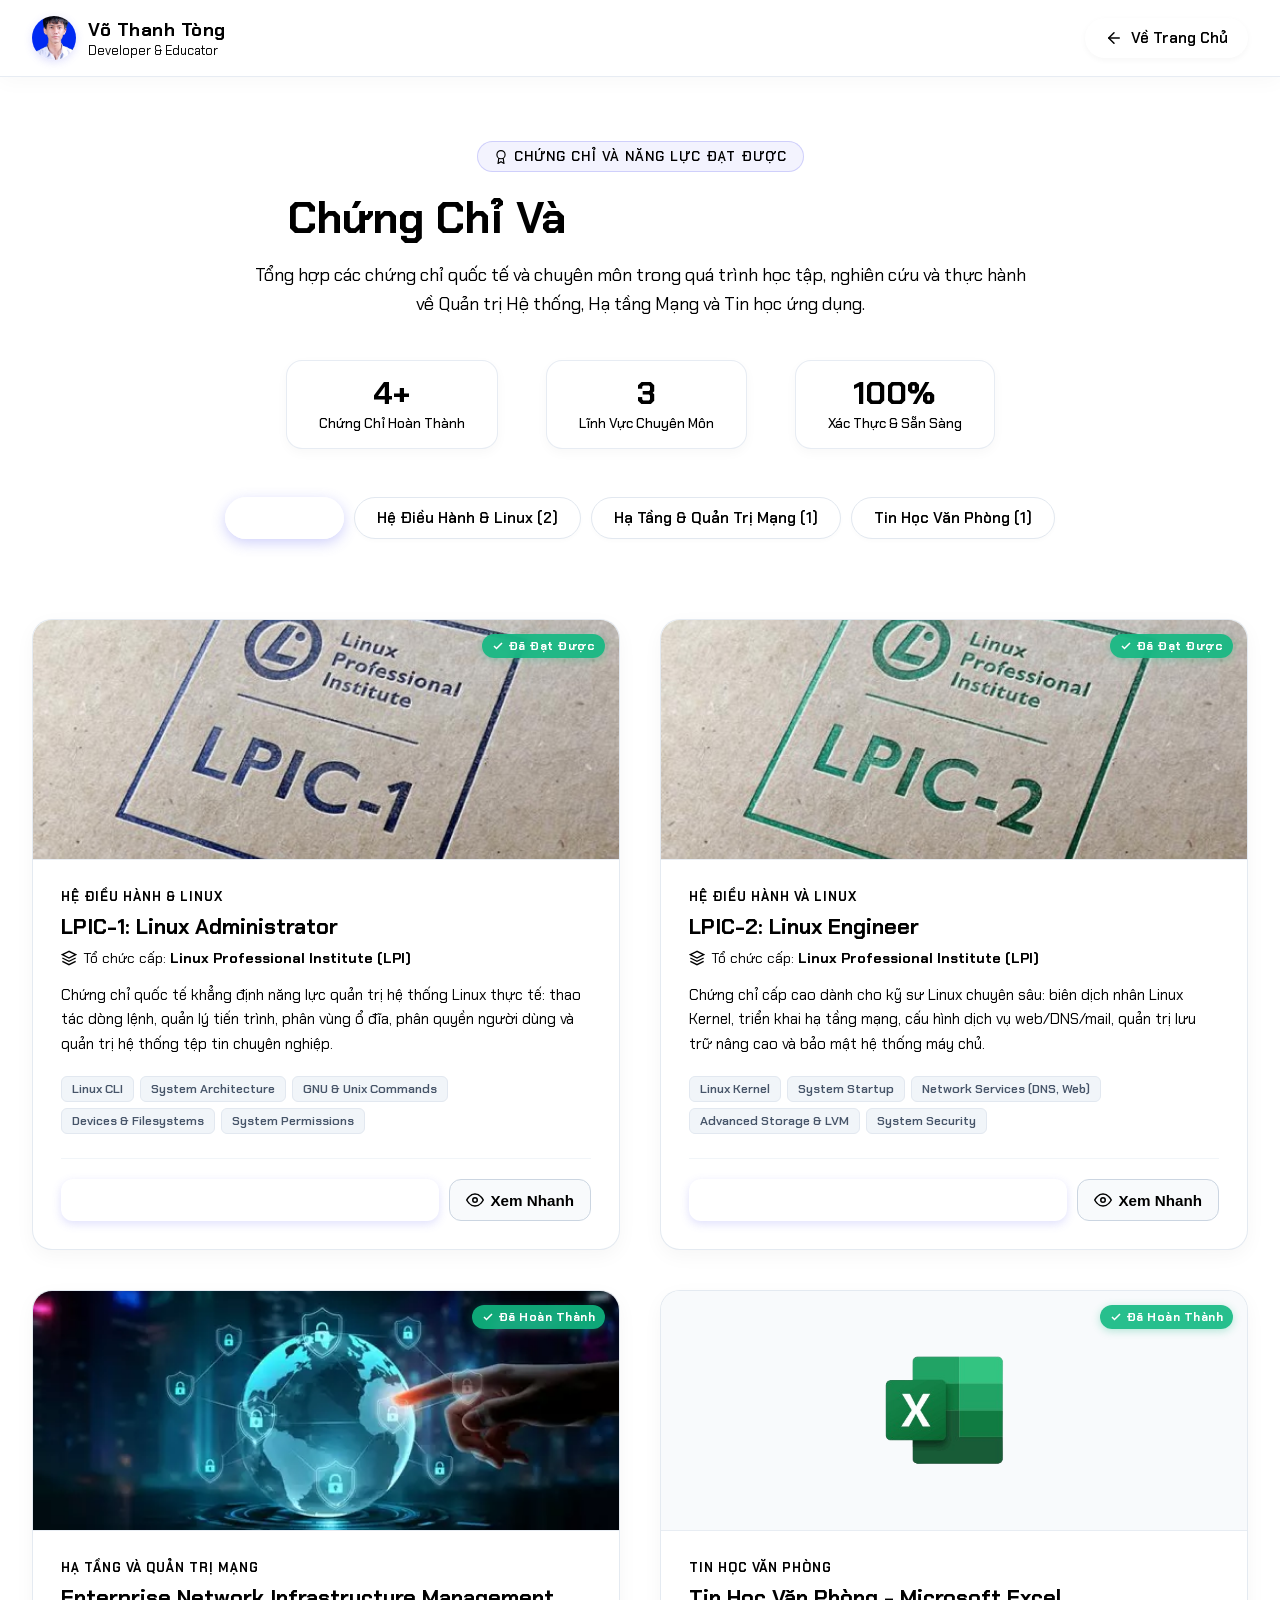
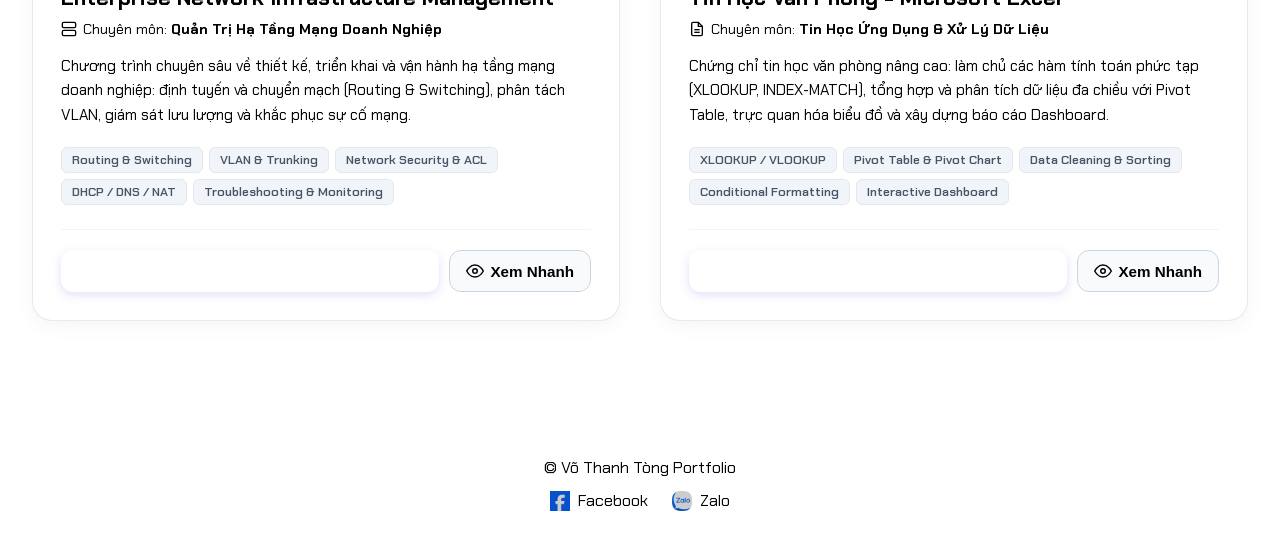
==== certificates.html @ 49a86c4a "update Portfolio" ====
<!doctype html>
<html lang="vi">
  <head>
    <meta charset="UTF-8" />
    <meta name="viewport" content="width=device-width, initial-scale=1.0" />

    <!-- ✅ SEO Primary -->
    <title>Chứng Chỉ Chuyên Môn | Võ Thanh Tòng Portfolio</title>
    <meta
      name="description"
      content="Danh sách các chứng chỉ chuyên môn về Quản trị Hệ thống Linux (LPIC-1, LPIC-2), Quản lý Hạ tầng Mạng Doanh nghiệp và Tin học văn phòng Excel của Võ Thanh Tòng."
    />
    <meta name="keywords" content="Võ Thanh Tòng, chứng chỉ, LPIC-1, LPIC-2, Linux, Network, Excel, portfolio" />
    <meta name="author" content="Võ Thanh Tòng" />
    <meta name="robots" content="index, follow" />

    <!-- ✅ Open Graph / Social -->
    <meta property="og:type" content="article" />
    <meta property="og:title" content="Chứng Chỉ Chuyên Môn | Võ Thanh Tòng" />
    <meta property="og:description" content="Khám phá các chứng chỉ quốc tế và chuyên môn về Linux, Mạng và Tin học văn phòng của Võ Thanh Tòng." />
    <meta property="og:image" content="./assets/avatar.jpeg" />
    <meta property="og:locale" content="vi_VN" />

    <link rel="icon" href="./assets/rocket-icon.ico" />

    <!-- Google Fonts -->
    <link rel="preconnect" href="https://fonts.googleapis.com" />
    <link rel="preconnect" href="https://fonts.gstatic.com" crossorigin />
    <link
      href="https://fonts.googleapis.com/css2?family=Chakra+Petch:ital,wght@0,300;0,400;0,500;0,600;0,700;1,300;1,400;1,500;1,600;1,700&display=swap"
      rel="stylesheet"
    />

    <!-- Stylesheets -->
    <link rel="stylesheet" href="css/certificates.css" />
  </head>
  <body>
    <!-- Top Navigation -->
    <nav class="cert-navbar" id="certNavbar" aria-label="Điều hướng chính">
      <div class="cert-page-container cert-navbar__inner">
        <a href="index.html" class="cert-nav__brand" aria-label="Về trang chủ của Võ Thanh Tòng">
          <img
            src="assets/avatar.jpeg"
            alt="Võ Thanh Tòng"
            class="cert-nav__avatar"
            width="42"
            height="42"
          />
          <div>
            <div class="cert-nav__name">Võ Thanh Tòng</div>
            <div class="cert-nav__role">Developer & Educator</div>
          </div>
        </a>

        <a href="index.html" class="btn-back-home" id="btnBackHome" aria-label="Quay lại trang chủ">
          <svg
            width="18"
            height="18"
            viewBox="0 0 24 24"
            fill="none"
            stroke="currentColor"
            stroke-width="2"
            stroke-linecap="round"
            stroke-linejoin="round"
            aria-hidden="true"
          >
            <line x1="19" y1="12" x2="5" y2="12"></line>
            <polyline points="12 19 5 12 12 5"></polyline>
          </svg>
          <span>Về Trang Chủ</span>
        </a>
      </div>
    </nav>

    <!-- Main Content -->
    <main class="cert-page-container" role="main">
      <!-- Hero Banner -->
      <section class="cert-hero" aria-labelledby="hero-title">
        <div class="cert-hero__badge">
          <svg
            width="14"
            height="14"
            viewBox="0 0 24 24"
            fill="none"
            stroke="currentColor"
            stroke-width="2"
            aria-hidden="true"
          >
            <circle cx="12" cy="8" r="7"></circle>
            <polyline points="8.21 13.89 7 23 12 20 17 23 15.79 13.88"></polyline>
          </svg>
          Chứng Chỉ Và Năng Lực Đạt Được
        </div>
        <h1 id="hero-title" class="cert-hero__title">
          Chứng Chỉ Và <span>Năng Lực Đạt Được</span>
        </h1>
        <p class="cert-hero__desc">
          Tổng hợp các chứng chỉ quốc tế và chuyên môn trong quá trình học tập,
          nghiên cứu và thực hành về Quản trị Hệ thống, Hạ tầng Mạng và Tin học
          ứng dụng.
        </p>

        <!-- Stats Counter -->
        <div class="cert-stats" role="list" aria-label="Thống kê chứng chỉ">
          <div class="stat-item" role="listitem">
            <span class="stat-number">4+</span>
            <span class="stat-label">Chứng Chỉ Hoàn Thành</span>
          </div>
          <div class="stat-item" role="listitem">
            <span class="stat-number">3</span>
            <span class="stat-label">Lĩnh Vực Chuyên Môn</span>
          </div>
          <div class="stat-item" role="listitem">
            <span class="stat-number">100%</span>
            <span class="stat-label">Xác Thực & Sẵn Sàng</span>
          </div>
        </div>

        <!-- Filter Categories -->
        <div class="cert-filter" id="certFilter" role="toolbar" aria-label="Bộ lọc chứng chỉ">
          <button class="filter-btn active" data-filter="all" aria-pressed="true">
            Tất Cả (4)
          </button>
          <button class="filter-btn" data-filter="linux" aria-pressed="false">
            Hệ Điều Hành & Linux (2)
          </button>
          <button class="filter-btn" data-filter="network" aria-pressed="false">
            Hạ Tầng & Quản Trị Mạng (1)
          </button>
          <button class="filter-btn" data-filter="office" aria-pressed="false">
            Tin Học Văn Phòng (1)
          </button>
        </div>
      </section>

      <!-- Certificates Grid -->
      <section class="cert-grid" id="certGrid" aria-label="Danh sách chứng chỉ">
        <!-- 1. LPIC-1 -->
        <article class="cert-card" data-category="linux">
          <div class="cert-card__media">
            <img
              src="assets/imageLPIC1.jpg"
              alt="Chứng chỉ LPIC-1: Linux Administrator"
              loading="lazy"
              decoding="async"
            />
            <div class="cert-card__status-tag">
              <svg width="12" height="12" viewBox="0 0 24 24" fill="none" stroke="currentColor" stroke-width="3" aria-hidden="true">
                <polyline points="20 6 9 17 4 12"></polyline>
              </svg>
              Đã Đạt Được
            </div>
          </div>
          <div class="cert-card__body">
            <div class="cert-card__category">Hệ Điều Hành & Linux</div>
            <h2 class="cert-card__title">LPIC-1: Linux Administrator</h2>
            <div class="cert-card__issuer">
              <svg width="16" height="16" viewBox="0 0 24 24" fill="none" stroke="currentColor" stroke-width="2" aria-hidden="true">
                <path d="M12 2L2 7l10 5 10-5-10-5zM2 17l10 5 10-5M2 12l10 5 10-5"/>
              </svg>
              <span>Tổ chức cấp: <strong>Linux Professional Institute (LPI)</strong></span>
            </div>
            <p class="cert-card__desc">
              Chứng chỉ quốc tế khẳng định năng lực quản trị hệ thống Linux thực tế: thao tác dòng lệnh, quản lý tiến trình, phân vùng ổ đĩa, phân quyền người dùng và quản trị hệ thống tệp tin chuyên nghiệp.
            </p>
            <div class="cert-card__skills" role="list" aria-label="Kỹ năng chính">
              <span class="skill-tag" role="listitem">Linux CLI</span>
              <span class="skill-tag" role="listitem">System Architecture</span>
              <span class="skill-tag" role="listitem">GNU & Unix Commands</span>
              <span class="skill-tag" role="listitem">Devices & Filesystems</span>
              <span class="skill-tag" role="listitem">System Permissions</span>
            </div>
            <div class="cert-card__footer">
              <a
                href="assets/LPIC-1.pdf"
                target="_blank"
                rel="noopener noreferrer"
                class="btn-cert-primary"
                aria-label="Mở File PDF chứng chỉ LPIC-1"
              >
                <svg width="18" height="18" viewBox="0 0 24 24" fill="none" stroke="currentColor" stroke-width="2" aria-hidden="true">
                  <path d="M18 13v6a2 2 0 0 1-2 2H5a2 2 0 0 1-2-2V8a2 2 0 0 1 2-2h6"></path>
                  <polyline points="15 3 21 3 21 9"></polyline>
                  <line x1="10" y1="14" x2="21" y2="3"></line>
                </svg>
                <span>Mở File PDF</span>
              </a>
              <button
                class="btn-cert-secondary btn-preview-cert"
                data-title="LPIC-1: Linux Administrator"
                data-type="pdf"
                data-src="assets/LPIC-1.pdf"
                aria-label="Xem nhanh chứng chỉ LPIC-1 trong modal"
              >
                <svg width="18" height="18" viewBox="0 0 24 24" fill="none" stroke="currentColor" stroke-width="2" aria-hidden="true">
                  <path d="M1 12s4-8 11-8 11 8 11 8-4 8-11 8-11-8-11-8z"></path>
                  <circle cx="12" cy="12" r="3"></circle>
                </svg>
                <span>Xem Nhanh</span>
              </button>
            </div>
          </div>
        </article>

        <!-- 2. LPIC-2 -->
        <article class="cert-card" data-category="linux">
          <div class="cert-card__media">
            <img
              src="assets/imageLPIC2.jpg"
              alt="Chứng chỉ LPIC-2: Linux Engineer"
              loading="lazy"
              decoding="async"
            />
            <div class="cert-card__status-tag">
              <svg width="12" height="12" viewBox="0 0 24 24" fill="none" stroke="currentColor" stroke-width="3" aria-hidden="true">
                <polyline points="20 6 9 17 4 12"></polyline>
              </svg>
              Đã Đạt Được
            </div>
          </div>
          <div class="cert-card__body">
            <div class="cert-card__category">Hệ Điều Hành Và Linux</div>
            <h2 class="cert-card__title">LPIC-2: Linux Engineer</h2>
            <div class="cert-card__issuer">
              <svg width="16" height="16" viewBox="0 0 24 24" fill="none" stroke="currentColor" stroke-width="2" aria-hidden="true">
                <path d="M12 2L2 7l10 5 10-5-10-5zM2 17l10 5 10-5M2 12l10 5 10-5"/>
              </svg>
              <span>Tổ chức cấp: <strong>Linux Professional Institute (LPI)</strong></span>
            </div>
            <p class="cert-card__desc">
              Chứng chỉ cấp cao dành cho kỹ sư Linux chuyên sâu: biên dịch nhân Linux Kernel, triển khai hạ tầng mạng, cấu hình dịch vụ web/DNS/mail, quản trị lưu trữ nâng cao và bảo mật hệ thống máy chủ.
            </p>
            <div class="cert-card__skills" role="list" aria-label="Kỹ năng chính">
              <span class="skill-tag" role="listitem">Linux Kernel</span>
              <span class="skill-tag" role="listitem">System Startup</span>
              <span class="skill-tag" role="listitem">Network Services (DNS, Web)</span>
              <span class="skill-tag" role="listitem">Advanced Storage & LVM</span>
              <span class="skill-tag" role="listitem">System Security</span>
            </div>
            <div class="cert-card__footer">
              <a
                href="assets/LPIC-2.pdf"
                target="_blank"
                rel="noopener noreferrer"
                class="btn-cert-primary"
                aria-label="Mở File PDF chứng chỉ LPIC-2"
              >
                <svg width="18" height="18" viewBox="0 0 24 24" fill="none" stroke="currentColor" stroke-width="2" aria-hidden="true">
                  <path d="M18 13v6a2 2 0 0 1-2 2H5a2 2 0 0 1-2-2V8a2 2 0 0 1 2-2h6"></path>
                  <polyline points="15 3 21 3 21 9"></polyline>
                  <line x1="10" y1="14" x2="21" y2="3"></line>
                </svg>
                <span>Mở File PDF</span>
              </a>
              <button
                class="btn-cert-secondary btn-preview-cert"
                data-title="LPIC-2: Linux Engineer"
                data-type="pdf"
                data-src="assets/LPIC-2.pdf"
                aria-label="Xem nhanh chứng chỉ LPIC-2 trong modal"
              >
                <svg width="18" height="18" viewBox="0 0 24 24" fill="none" stroke="currentColor" stroke-width="2" aria-hidden="true">
                  <path d="M1 12s4-8 11-8 11 8 11 8-4 8-11 8-11-8-11-8z"></path>
                  <circle cx="12" cy="12" r="3"></circle>
                </svg>
                <span>Xem Nhanh</span>
              </button>
            </div>
          </div>
        </article>

        <!-- 3. Enterprise Network Infrastructure Management -->
        <article class="cert-card" data-category="network">
          <div class="cert-card__media">
            <img
              src="assets/protect-networks.webp"
              alt="Chứng chỉ Quản trị Hạ tầng Mạng Doanh nghiệp"
              loading="lazy"
              decoding="async"
            />
            <div class="cert-card__status-tag">
              <svg width="12" height="12" viewBox="0 0 24 24" fill="none" stroke="currentColor" stroke-width="3" aria-hidden="true">
                <polyline points="20 6 9 17 4 12"></polyline>
              </svg>
              Đã Hoàn Thành
            </div>
          </div>
          <div class="cert-card__body">
            <div class="cert-card__category">Hạ Tầng Và Quản Trị Mạng</div>
            <h2 class="cert-card__title">Enterprise Network Infrastructure Management</h2>
            <div class="cert-card__issuer">
              <svg width="16" height="16" viewBox="0 0 24 24" fill="none" stroke="currentColor" stroke-width="2" aria-hidden="true">
                <rect x="2" y="2" width="20" height="8" rx="2" ry="2"></rect>
                <rect x="2" y="14" width="20" height="8" rx="2" ry="2"></rect>
                <line x1="6" y1="6" x2="6.01" y2="6"></line>
                <line x1="6" y1="18" x2="6.01" y2="18"></line>
              </svg>
              <span>Chuyên môn: <strong>Quản Trị Hạ Tầng Mạng Doanh Nghiệp</strong></span>
            </div>
            <p class="cert-card__desc">
              Chương trình chuyên sâu về thiết kế, triển khai và vận hành hạ tầng mạng doanh nghiệp: định tuyến và chuyển mạch (Routing & Switching), phân tách VLAN, giám sát lưu lượng và khắc phục sự cố mạng.
            </p>
            <div class="cert-card__skills" role="list" aria-label="Kỹ năng chính">
              <span class="skill-tag" role="listitem">Routing & Switching</span>
              <span class="skill-tag" role="listitem">VLAN & Trunking</span>
              <span class="skill-tag" role="listitem">Network Security & ACL</span>
              <span class="skill-tag" role="listitem">DHCP / DNS / NAT</span>
              <span class="skill-tag" role="listitem">Troubleshooting & Monitoring</span>
            </div>
            <div class="cert-card__footer">
              <a
                href="assets/VO THANH TONG.pdf"
                target="_blank"
                rel="noopener noreferrer"
                class="btn-cert-primary"
                aria-label="Mở File PDF chứng chỉ Enterprise Network"
              >
                <svg width="18" height="18" viewBox="0 0 24 24" fill="none" stroke="currentColor" stroke-width="2" aria-hidden="true">
                  <path d="M18 13v6a2 2 0 0 1-2 2H5a2 2 0 0 1-2-2V8a2 2 0 0 1 2-2h6"></path>
                  <polyline points="15 3 21 3 21 9"></polyline>
                  <line x1="10" y1="14" x2="21" y2="3"></line>
                </svg>
                <span>Mở File PDF</span>
              </a>
              <button
                class="btn-cert-secondary btn-preview-cert"
                data-title="Enterprise Network Infrastructure Management"
                data-type="pdf"
                data-src="assets/VO THANH TONG.pdf"
                aria-label="Xem nhanh chứng chỉ Enterprise Network trong modal"
              >
                <svg width="18" height="18" viewBox="0 0 24 24" fill="none" stroke="currentColor" stroke-width="2" aria-hidden="true">
                  <path d="M1 12s4-8 11-8 11 8 11 8-4 8-11 8-11-8-11-8z"></path>
                  <circle cx="12" cy="12" r="3"></circle>
                </svg>
                <span>Xem Nhanh</span>
              </button>
            </div>
          </div>
        </article>

        <!-- 4. Tin Học Văn Phòng Excel -->
        <article class="cert-card" data-category="office">
          <div class="cert-card__media">
            <img
              src="assets/Excel.png"
              alt="Chứng chỉ Tin học văn phòng Excel"
              style="object-fit: contain; padding: 18px;"
              loading="lazy"
              decoding="async"
            />
            <div class="cert-card__status-tag">
              <svg width="12" height="12" viewBox="0 0 24 24" fill="none" stroke="currentColor" stroke-width="3" aria-hidden="true">
                <polyline points="20 6 9 17 4 12"></polyline>
              </svg>
              Đã Hoàn Thành
            </div>
          </div>
          <div class="cert-card__body">
            <div class="cert-card__category">Tin Học Văn Phòng</div>
            <h2 class="cert-card__title">Tin Học Văn Phòng - Microsoft Excel</h2>
            <div class="cert-card__issuer">
              <svg width="16" height="16" viewBox="0 0 24 24" fill="none" stroke="currentColor" stroke-width="2" aria-hidden="true">
                <path d="M14 2H6a2 2 0 0 0-2 2v16a2 2 0 0 0 2 2h12a2 2 0 0 0 2-2V8z"></path>
                <polyline points="14 2 14 8 20 8"></polyline>
                <line x1="16" y1="13" x2="8" y2="13"></line>
                <line x1="16" y1="17" x2="8" y2="17"></line>
              </svg>
              <span>Chuyên môn: <strong>Tin Học Ứng Dụng & Xử Lý Dữ Liệu</strong></span>
            </div>
            <p class="cert-card__desc">
              Chứng chỉ tin học văn phòng nâng cao: làm chủ các hàm tính toán phức tạp (XLOOKUP, INDEX-MATCH), tổng hợp và phân tích dữ liệu đa chiều với Pivot Table, trực quan hóa biểu đồ và xây dựng báo cáo Dashboard.
            </p>
            <div class="cert-card__skills" role="list" aria-label="Kỹ năng chính">
              <span class="skill-tag" role="listitem">XLOOKUP / VLOOKUP</span>
              <span class="skill-tag" role="listitem">Pivot Table & Pivot Chart</span>
              <span class="skill-tag" role="listitem">Data Cleaning & Sorting</span>
              <span class="skill-tag" role="listitem">Conditional Formatting</span>
              <span class="skill-tag" role="listitem">Interactive Dashboard</span>
            </div>
            <div class="cert-card__footer">
              <a
                href="assets/MOS 2019.pdf"
                target="_blank"
                rel="noopener noreferrer"
                class="btn-cert-primary"
                aria-label="Mở File PDF chứng chỉ MOS 2019 Excel"
              >
                <svg width="18" height="18" viewBox="0 0 24 24" fill="none" stroke="currentColor" stroke-width="2" aria-hidden="true">
                  <path d="M18 13v6a2 2 0 0 1-2 2H5a2 2 0 0 1-2-2V8a2 2 0 0 1 2-2h6"></path>
                  <polyline points="15 3 21 3 21 9"></polyline>
                  <line x1="10" y1="14" x2="21" y2="3"></line>
                </svg>
                <span>Mở File PDF</span>
              </a>
              <button
                class="btn-cert-secondary btn-preview-cert"
                data-title="Tin Học Văn Phòng - Microsoft Excel Chuyên Sâu"
                data-type="pdf"
                data-src="assets/MOS 2019.pdf"
                aria-label="Xem nhanh chứng chỉ Excel trong modal"
              >
                <svg width="18" height="18" viewBox="0 0 24 24" fill="none" stroke="currentColor" stroke-width="2" aria-hidden="true">
                  <path d="M1 12s4-8 11-8 11 8 11 8-4 8-11 8-11-8-11-8z"></path>
                  <circle cx="12" cy="12" r="3"></circle>
                </svg>
                <span>Xem Nhanh</span>
              </button>
            </div>
          </div>
        </article>
      </section>
    </main>

    <!-- Certificate Preview Modal -->
    <div class="cert-modal" id="certModal" aria-hidden="true">
      <div class="cert-modal__container" role="dialog" aria-modal="true" aria-labelledby="certModalTitle">
        <div class="cert-modal__header">
          <h3 class="cert-modal__title" id="certModalTitle">Chi Tiết Chứng Chỉ</h3>
          <button class="cert-modal__close" id="certModalClose" aria-label="Đóng cửa sổ xem chứng chỉ">&times;</button>
        </div>
        <div class="cert-modal__body" id="certModalBody">
          <!-- Content injected via JS -->
        </div>
        <div class="cert-modal__footer">
          <a href="#" id="modalDirectLink" class="btn-cert-primary" target="_blank" rel="noopener noreferrer" aria-label="Mở chứng chỉ trong tab mới">
            <svg width="16" height="16" viewBox="0 0 24 24" fill="none" stroke="currentColor" stroke-width="2" aria-hidden="true">
              <path d="M18 13v6a2 2 0 0 1-2 2H5a2 2 0 0 1-2-2V8a2 2 0 0 1 2-2h6"></path>
              <polyline points="15 3 21 3 21 9"></polyline>
              <line x1="10" y1="14" x2="21" y2="3"></line>
            </svg>
            <span>Mở Tab Mới</span>
          </a>
          <button class="btn-cert-secondary" id="modalCloseBtn" aria-label="Đóng modal">Đóng</button>
        </div>
      </div>
    </div>

    <!-- Footer -->
    <footer role="contentinfo">
      <div class="container">
        <div class="footer__content">
          <p class="footer__copyright">© Võ Thanh Tòng Portfolio</p>
          <div class="footer__social" aria-label="Mạng xã hội">
            <a
              href="https://www.facebook.com/thanh.tong.378542/"
              target="_blank"
              rel="noopener noreferrer"
              class="social-link"
              aria-label="Facebook của Võ Thanh Tòng"
            >
              <img src="./assets/facebook.png" alt="" role="presentation" loading="lazy" />
              <span>Facebook</span>
            </a>
            <a
              href="https://zalo.me/0917772494"
              target="_blank"
              rel="noopener noreferrer"
              class="social-link"
              aria-label="Zalo của Võ Thanh Tòng"
            >
              <img src="./assets/zalo.png" alt="" role="presentation" loading="lazy" />
              <span>Zalo</span>
            </a>
          </div>
        </div>
      </div>
    </footer>

    <!-- Interactive Script -->
    <script>
      // Filter functionality
      const filterButtons = document.querySelectorAll('.filter-btn');
      const certCards = document.querySelectorAll('.cert-card');

      filterButtons.forEach((btn) => {
        btn.addEventListener('click', () => {
          filterButtons.forEach((b) => {
            b.classList.remove('active');
            b.setAttribute('aria-pressed', 'false');
          });
          btn.classList.add('active');
          btn.setAttribute('aria-pressed', 'true');

          const filterValue = btn.getAttribute('data-filter');

          certCards.forEach((card) => {
            const cardCat = card.getAttribute('data-category');
            if (filterValue === 'all' || filterValue === cardCat) {
              card.style.display = 'flex';
              card.style.animation = 'modalScaleIn 0.3s ease';
            } else {
              card.style.display = 'none';
            }
          });
        });
      });

      // Preview Modal functionality
      const modal = document.getElementById('certModal');
      const modalTitle = document.getElementById('certModalTitle');
      const modalBody = document.getElementById('certModalBody');
      const modalDirectLink = document.getElementById('modalDirectLink');
      const modalClose = document.getElementById('certModalClose');
      const modalCloseBtn = document.getElementById('modalCloseBtn');
      const previewButtons = document.querySelectorAll('.btn-preview-cert');

      function openModal(title, type, src) {
        modalTitle.textContent = title;
        modalDirectLink.href = src;

        if (type === 'pdf') {
          modalBody.innerHTML = `
            <iframe src="${src}" title="${title}"></iframe>
          `;
        } else {
          modalBody.innerHTML = `
            <img src="${src}" alt="${title}" />
          `;
        }

        modal.classList.add('active');
        modal.setAttribute('aria-hidden', 'false');
        document.body.style.overflow = 'hidden';
      }

      function closeModal() {
        modal.classList.remove('active');
        modal.setAttribute('aria-hidden', 'true');
        modalBody.innerHTML = '';
        document.body.style.overflow = '';
      }

      previewButtons.forEach((btn) => {
        btn.addEventListener('click', () => {
          const title = btn.getAttribute('data-title');
          const type = btn.getAttribute('data-type');
          const src = btn.getAttribute('data-src');
          openModal(title, type, src);
        });
      });

      modalClose.addEventListener('click', closeModal);
      modalCloseBtn.addEventListener('click', closeModal);
      modal.addEventListener('click', (e) => {
        if (e.target === modal) {
          closeModal();
        }
      });
      document.addEventListener('keydown', (e) => {
        if (e.key === 'Escape' && modal.classList.contains('active')) {
          closeModal();
        }
      });
    </script>
  </body>
</html>
---- css/certificates.css ----
/* ===================================================
   Certificates Page Stylesheet - Vo Thanh Tong Portfolio
   =================================================== */

@import "theme.css";
@import "./sections/footer.css";

* {
  box-sizing: border-box;
}

:root {
  font-family: "Chakra Petch", sans-serif;
  color: var(--p-950);
}

body {
  margin: 0;
  padding: 0;
  background-color: var(--foreground-color);
  background-size: 7px 7px;
  background-image: repeating-linear-gradient(
    45deg,
    hsla(var(--p-500-code), 0.08) 0,
    hsla(var(--p-700-code), 0.08) 0.7px,
    var(--foreground-color) 0,
    var(--foreground-color) 50%
  );
  min-height: 100vh;
  display: flex;
  flex-direction: column;
}

/* Containers */
.cert-page-container {
  max-width: 1400px;
  margin: 0 auto;
  padding: 0 2rem;
  width: 100%;
}

/* Top Navigation Bar */
.cert-navbar {
  position: sticky;
  top: 0;
  z-index: 100;
  background: rgba(255, 255, 255, 0.85);
  backdrop-filter: blur(12px);
  -webkit-backdrop-filter: blur(12px);
  border-bottom: 1px solid rgba(226, 232, 240, 0.8);
  padding: 1rem 0;
  box-shadow: 0 4px 20px rgba(0, 0, 0, 0.03);
}

.cert-navbar__inner {
  display: flex;
  justify-content: space-between;
  align-items: center;
}

.cert-nav__brand {
  display: flex;
  align-items: center;
  gap: 12px;
  text-decoration: none;
  color: var(--p-950);
}

.cert-nav__avatar {
  width: 44px;
  height: 44px;
  border-radius: 50%;
  object-fit: cover;
  border: 2px solid var(--p-500);
  box-shadow: 0 2px 8px rgba(99, 102, 241, 0.2);
}

.cert-nav__name {
  font-size: 1.15rem;
  font-weight: 700;
  letter-spacing: 0.5px;
}

.cert-nav__role {
  font-size: 0.8rem;
  color: var(--n-500);
}

.btn-back-home {
  display: inline-flex;
  align-items: center;
  gap: 8px;
  padding: 10px 20px;
  background: #ffffff;
  color: var(--p-600);
  border: 1px solid var(--p-300);
  border-radius: 999px;
  font-size: 0.95rem;
  font-weight: 600;
  text-decoration: none;
  transition: all 0.25s cubic-bezier(0.4, 0, 0.2, 1);
  box-shadow: 0 2px 6px rgba(0, 0, 0, 0.04);
}

.btn-back-home:hover {
  background: var(--p-500);
  color: #ffffff;
  border-color: var(--p-500);
  transform: translateY(-2px);
  box-shadow: 0 6px 16px rgba(99, 102, 241, 0.25);
}

.btn-back-home svg {
  transition: transform 0.2s ease;
}

.btn-back-home:hover svg {
  transform: translateX(-3px);
}

/* Hero Section */
.cert-hero {
  padding: 4rem 0 2rem;
  text-align: center;
}

.cert-hero__badge {
  display: inline-flex;
  align-items: center;
  gap: 6px;
  padding: 6px 16px;
  background: rgba(99, 102, 241, 0.08);
  border: 1px solid rgba(99, 102, 241, 0.25);
  border-radius: 999px;
  font-size: 0.85rem;
  font-weight: 600;
  color: var(--p-600);
  margin-bottom: 1.25rem;
  letter-spacing: 1px;
  text-transform: uppercase;
}

.cert-hero__title {
  font-size: 2.75rem;
  font-weight: 700;
  color: var(--p-950);
  margin: 0 0 1rem;
  line-height: 1.2;
}

.cert-hero__title span {
  background: var(--main-gradient-color);
  -webkit-background-clip: text;
  -webkit-text-fill-color: transparent;
}

.cert-hero__desc {
  font-size: 1.15rem;
  color: var(--n-500);
  max-width: 65ch;
  margin: 0 auto 2.5rem;
  line-height: 1.6;
}

/* Stats Counter Row */
.cert-stats {
  display: flex;
  justify-content: center;
  gap: 3rem;
  margin-bottom: 3rem;
  flex-wrap: wrap;
}

.stat-item {
  display: flex;
  flex-direction: column;
  align-items: center;
  padding: 1rem 2rem;
  background: #ffffff;
  border-radius: 16px;
  border: 1px solid rgba(226, 232, 240, 0.8);
  box-shadow: 0 4px 12px rgba(0, 0, 0, 0.03);
  min-width: 160px;
}

.stat-number {
  font-size: 2rem;
  font-weight: 700;
  color: var(--p-600);
  line-height: 1;
  margin-bottom: 0.4rem;
}

.stat-label {
  font-size: 0.85rem;
  color: var(--n-500);
  font-weight: 500;
}

/* Filter Section */
.cert-filter {
  display: flex;
  justify-content: center;
  align-items: center;
  gap: 10px;
  flex-wrap: wrap;
  margin-bottom: 3rem;
}

.filter-btn {
  padding: 10px 22px;
  border-radius: 999px;
  border: 1px solid #e2e8f0;
  background: #ffffff;
  color: var(--n-600);
  font-family: "Chakra Petch", sans-serif;
  font-size: 0.95rem;
  font-weight: 600;
  cursor: pointer;
  transition: all 0.25s ease;
  box-shadow: 0 2px 4px rgba(0, 0, 0, 0.02);
}

.filter-btn:hover {
  border-color: var(--p-400);
  color: var(--p-600);
  transform: translateY(-1px);
}

.filter-btn.active {
  background: var(--p-600);
  color: #ffffff;
  border-color: var(--p-600);
  box-shadow: 0 4px 14px rgba(99, 102, 241, 0.3);
}

/* Certificates Grid */
.cert-grid {
  display: grid;
  grid-template-columns: repeat(2, 1fr);
  gap: 2.5rem;
  margin-bottom: 5rem;
}

/* Certificate Card */
.cert-card {
  background: #ffffff;
  border-radius: 20px;
  overflow: hidden;
  border: 1px solid rgba(226, 232, 240, 0.9);
  box-shadow: 0 6px 20px rgba(0, 0, 0, 0.04);
  transition: transform 0.3s cubic-bezier(0.4, 0, 0.2, 1), box-shadow 0.3s cubic-bezier(0.4, 0, 0.2, 1), border-color 0.3s ease;
  display: flex;
  flex-direction: column;
}

.cert-card:hover {
  transform: translateY(-6px);
  box-shadow: 0 16px 36px rgba(99, 102, 241, 0.12);
  border-color: var(--p-400);
}

.cert-card__media {
  position: relative;
  width: 100%;
  height: 240px;
  background: #f8fafc;
  overflow: hidden;
  display: flex;
  align-items: center;
  justify-content: center;
  border-bottom: 1px solid rgba(226, 232, 240, 0.7);
}

.cert-card__media img {
  width: 100%;
  height: 100%;
  object-fit: cover;
  transition: transform 0.4s ease;
}

.cert-card:hover .cert-card__media img {
  transform: scale(1.04);
}

.cert-card__status-tag {
  position: absolute;
  top: 14px;
  right: 14px;
  background: rgba(16, 185, 129, 0.9);
  backdrop-filter: blur(6px);
  color: #ffffff;
  font-size: 0.75rem;
  font-weight: 700;
  padding: 4px 10px;
  border-radius: 999px;
  letter-spacing: 0.5px;
  display: flex;
  align-items: center;
  gap: 4px;
  box-shadow: 0 2px 8px rgba(16, 185, 129, 0.3);
}

.cert-card__body {
  padding: 1.75rem;
  display: flex;
  flex-direction: column;
  flex-grow: 1;
}

.cert-card__category {
  font-size: 0.8rem;
  font-weight: 700;
  text-transform: uppercase;
  letter-spacing: 1px;
  color: var(--p-600);
  margin-bottom: 0.5rem;
}

.cert-card__title {
  font-size: 1.35rem;
  font-weight: 700;
  color: var(--p-950);
  margin: 0 0 0.5rem;
  line-height: 1.3;
}

.cert-card__issuer {
  font-size: 0.9rem;
  color: var(--n-500);
  display: flex;
  align-items: center;
  gap: 6px;
  margin-bottom: 1rem;
}

.cert-card__desc {
  font-size: 0.95rem;
  color: var(--n-600);
  line-height: 1.6;
  margin: 0 0 1.25rem;
  flex-grow: 1;
}

.cert-card__skills {
  display: flex;
  flex-wrap: wrap;
  gap: 6px;
  margin-bottom: 1.5rem;
}

.skill-tag {
  font-size: 0.78rem;
  padding: 4px 10px;
  background: #f1f5f9;
  color: #475569;
  border-radius: 6px;
  font-weight: 600;
  border: 1px solid #e2e8f0;
}

.cert-card__footer {
  display: flex;
  gap: 10px;
  align-items: center;
  border-top: 1px solid #f1f5f9;
  padding-top: 1.25rem;
}

.btn-cert-primary {
  flex: 1;
  display: inline-flex;
  justify-content: center;
  align-items: center;
  gap: 8px;
  padding: 11px 18px;
  background: var(--p-600);
  color: #ffffff;
  font-size: 0.95rem;
  font-weight: 600;
  border-radius: 12px;
  text-decoration: none;
  border: none;
  cursor: pointer;
  transition: all 0.25s ease;
  box-shadow: 0 3px 10px rgba(99, 102, 241, 0.2);
}

.btn-cert-primary:hover {
  background: var(--p-700);
  transform: translateY(-2px);
  box-shadow: 0 6px 18px rgba(99, 102, 241, 0.3);
}

.btn-cert-secondary {
  display: inline-flex;
  justify-content: center;
  align-items: center;
  gap: 6px;
  padding: 11px 16px;
  background: #f8fafc;
  color: var(--n-600);
  font-size: 0.95rem;
  font-weight: 600;
  border-radius: 12px;
  text-decoration: none;
  border: 1px solid #cbd5e1;
  cursor: pointer;
  transition: all 0.25s ease;
}

.btn-cert-secondary:hover {
  background: #ffffff;
  color: var(--p-600);
  border-color: var(--p-400);
}

/* Modal Popup */
.cert-modal {
  position: fixed;
  inset: 0;
  z-index: 999;
  display: none;
  align-items: center;
  justify-content: center;
  padding: 1.5rem;
  background: rgba(15, 23, 42, 0.75);
  backdrop-filter: blur(8px);
  -webkit-backdrop-filter: blur(8px);
}

.cert-modal.active {
  display: flex;
}

.cert-modal__container {
  background: #ffffff;
  border-radius: 20px;
  width: 100%;
  max-width: 900px;
  max-height: 90vh;
  display: flex;
  flex-direction: column;
  overflow: hidden;
  box-shadow: 0 25px 50px -12px rgba(0, 0, 0, 0.35);
  animation: modalScaleIn 0.3s cubic-bezier(0.16, 1, 0.3, 1);
}

@keyframes modalScaleIn {
  from {
    opacity: 0;
    transform: scale(0.95);
  }
  to {
    opacity: 1;
    transform: scale(1);
  }
}

.cert-modal__header {
  display: flex;
  justify-content: space-between;
  align-items: center;
  padding: 1.25rem 1.75rem;
  border-bottom: 1px solid #e2e8f0;
}

.cert-modal__title {
  margin: 0;
  font-size: 1.25rem;
  font-weight: 700;
  color: var(--p-950);
}

.cert-modal__close {
  background: transparent;
  border: none;
  font-size: 1.5rem;
  color: var(--n-500);
  cursor: pointer;
  padding: 4px 8px;
  border-radius: 8px;
  transition: all 0.2s ease;
}

.cert-modal__close:hover {
  background: #f1f5f9;
  color: #ef4444;
}

.cert-modal__body {
  padding: 1.5rem;
  overflow-y: auto;
  display: flex;
  justify-content: center;
  align-items: center;
  background: #f8fafc;
  min-height: 420px;
}

.cert-modal__body iframe {
  width: 100%;
  height: 550px;
  border: none;
  border-radius: 12px;
}

.cert-modal__body img {
  max-width: 100%;
  max-height: 550px;
  object-fit: contain;
  border-radius: 12px;
  box-shadow: 0 4px 16px rgba(0, 0, 0, 0.08);
}

.cert-modal__footer {
  padding: 1rem 1.75rem;
  border-top: 1px solid #e2e8f0;
  display: flex;
  justify-content: flex-end;
  gap: 12px;
  background: #ffffff;
}

/* Responsive adjustments */
@media (max-width: 992px) {
  .cert-grid {
    grid-template-columns: 1fr;
    gap: 2rem;
  }
  .cert-hero__title {
    font-size: 2.2rem;
  }
}

@media (max-width: 640px) {
  .cert-page-container {
    padding: 0 1.25rem;
  }
  .cert-hero {
    padding: 2.5rem 0 1.5rem;
  }
  .cert-hero__title {
    font-size: 1.8rem;
  }
  .cert-stats {
    gap: 1rem;
  }
  .stat-item {
    min-width: 120px;
    padding: 0.75rem 1rem;
  }
  .stat-number {
    font-size: 1.5rem;
  }
  .cert-card__media {
    height: 200px;
  }
  .cert-card__body {
    padding: 1.25rem;
  }
}
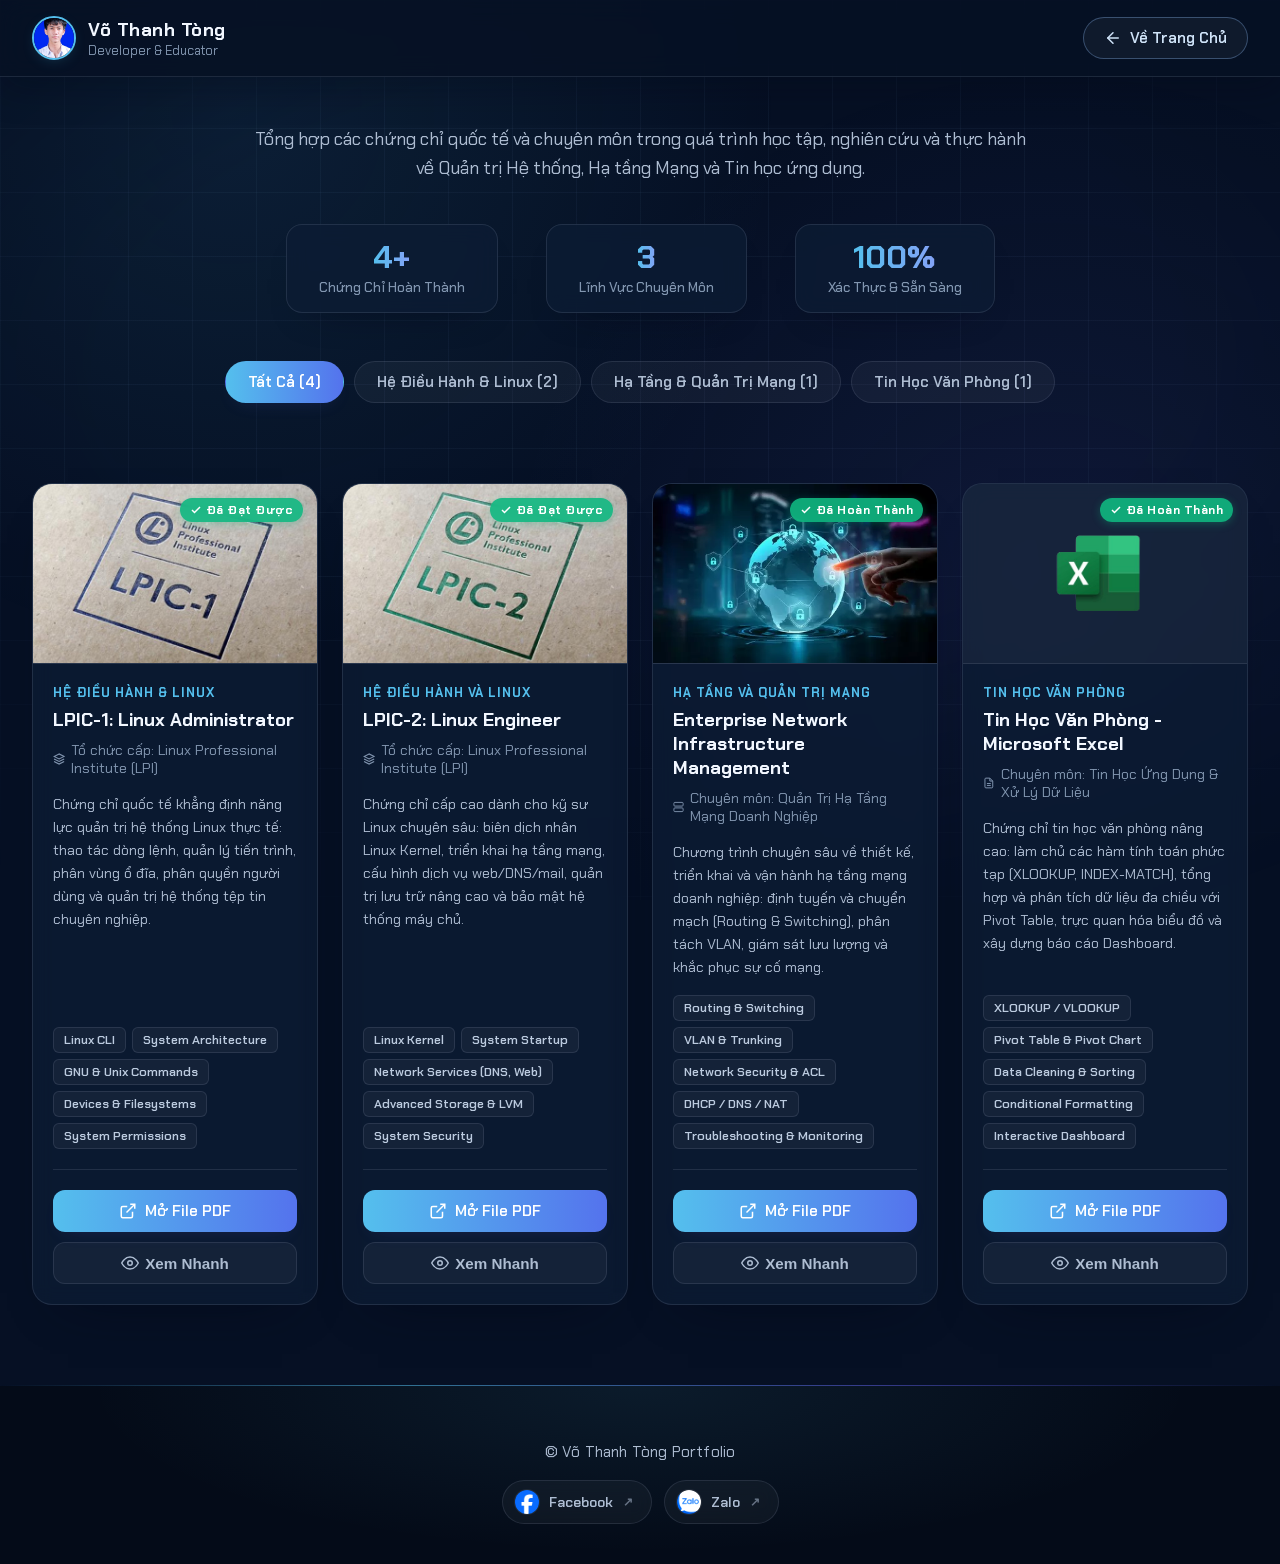
==== commit b88e5f9d: "feat: thiết kế lại giao diện tối và navbar/hero mới - Nền navy + lưới/glow, card kính tối cho toàn b" ====
--- a/certificates.html
+++ b/certificates.html
@@ -76,24 +76,7 @@
     <main class="cert-page-container" role="main">
       <!-- Hero Banner -->
       <section class="cert-hero" aria-labelledby="hero-title">
-        <div class="cert-hero__badge">
-          <svg
-            width="14"
-            height="14"
-            viewBox="0 0 24 24"
-            fill="none"
-            stroke="currentColor"
-            stroke-width="2"
-            aria-hidden="true"
-          >
-            <circle cx="12" cy="8" r="7"></circle>
-            <polyline points="8.21 13.89 7 23 12 20 17 23 15.79 13.88"></polyline>
-          </svg>
-          Chứng Chỉ Và Năng Lực Đạt Được
-        </div>
-        <h1 id="hero-title" class="cert-hero__title">
-          Chứng Chỉ Và <span>Năng Lực Đạt Được</span>
-        </h1>
+        <h1 id="hero-title" class="sr-only">Chứng Chỉ Chuyên Môn</h1>
         <p class="cert-hero__desc">
           Tổng hợp các chứng chỉ quốc tế và chuyên môn trong quá trình học tập,
           nghiên cứu và thực hành về Quản trị Hệ thống, Hạ tầng Mạng và Tin học
@@ -504,8 +487,10 @@
       const modalClose = document.getElementById('certModalClose');
       const modalCloseBtn = document.getElementById('modalCloseBtn');
       const previewButtons = document.querySelectorAll('.btn-preview-cert');
+      let lastFocused = null;
 
       function openModal(title, type, src) {
+        lastFocused = document.activeElement;
         modalTitle.textContent = title;
         modalDirectLink.href = src;
 
@@ -522,6 +507,7 @@
         modal.classList.add('active');
         modal.setAttribute('aria-hidden', 'false');
         document.body.style.overflow = 'hidden';
+        modalClose.focus();
       }
 
       function closeModal() {
@@ -529,6 +515,10 @@
         modal.setAttribute('aria-hidden', 'true');
         modalBody.innerHTML = '';
         document.body.style.overflow = '';
+        if (lastFocused) {
+          lastFocused.focus();
+          lastFocused = null;
+        }
       }
 
       previewButtons.forEach((btn) => {
@@ -545,6 +535,20 @@
       modal.addEventListener('click', (e) => {
         if (e.target === modal) {
           closeModal();
+        }
+      });
+      modal.addEventListener('keydown', (e) => {
+        if (e.key !== 'Tab') return;
+        const focusables = [...modal.querySelectorAll('a[href], button:not([disabled]), iframe, [tabindex]:not([tabindex="-1"])')];
+        if (!focusables.length) return;
+        const first = focusables[0];
+        const last = focusables[focusables.length - 1];
+        if (e.shiftKey && document.activeElement === first) {
+          e.preventDefault();
+          last.focus();
+        } else if (!e.shiftKey && document.activeElement === last) {
+          e.preventDefault();
+          first.focus();
         }
       });
       document.addEventListener('keydown', (e) => {
--- a/css/certificates.css
+++ b/css/certificates.css
@@ -120,38 +120,20 @@
 
 /* Hero Section */
 .cert-hero {
-  padding: 4rem 0 2rem;
+  padding: 3rem 0 2rem;
   text-align: center;
 }
 
-.cert-hero__badge {
-  display: inline-flex;
-  align-items: center;
-  gap: 6px;
-  padding: 6px 16px;
-  background: rgba(99, 102, 241, 0.08);
-  border: 1px solid rgba(99, 102, 241, 0.25);
-  border-radius: 999px;
-  font-size: 0.85rem;
-  font-weight: 600;
-  color: var(--p-600);
-  margin-bottom: 1.25rem;
-  letter-spacing: 1px;
-  text-transform: uppercase;
-}
-
-.cert-hero__title {
-  font-size: 2.75rem;
-  font-weight: 700;
-  color: var(--p-950);
-  margin: 0 0 1rem;
-  line-height: 1.2;
-}
-
-.cert-hero__title span {
-  background: var(--main-gradient-color);
-  -webkit-background-clip: text;
-  -webkit-text-fill-color: transparent;
+.sr-only {
+  position: absolute;
+  width: 1px;
+  height: 1px;
+  padding: 0;
+  margin: -1px;
+  overflow: hidden;
+  clip: rect(0, 0, 0, 0);
+  white-space: nowrap;
+  border: 0;
 }
 
 .cert-hero__desc {
@@ -237,9 +219,48 @@
 /* Certificates Grid */
 .cert-grid {
   display: grid;
-  grid-template-columns: repeat(2, 1fr);
-  gap: 2.5rem;
+  grid-template-columns: repeat(2, minmax(0, 1fr));
+  gap: 2rem;
   margin-bottom: 5rem;
+}
+
+/* Desktop: 4 chứng chỉ chia đều 4 cột */
+@media (min-width: 1280px) {
+  .cert-grid {
+    grid-template-columns: repeat(4, minmax(0, 1fr));
+    gap: 1.5rem;
+  }
+
+  .cert-grid .cert-card__media {
+    height: 180px;
+  }
+
+  .cert-grid .cert-card__body {
+    padding: 1.25rem;
+  }
+
+  .cert-grid .cert-card__title {
+    font-size: 1.15rem;
+  }
+
+  .cert-grid .cert-card__desc {
+    font-size: 0.9rem;
+    margin-bottom: 1rem;
+  }
+
+  .cert-grid .cert-card__skills {
+    margin-bottom: 1.25rem;
+  }
+
+  .cert-grid .cert-card__footer {
+    flex-direction: column;
+    align-items: stretch;
+  }
+
+  .cert-grid .cert-card__footer .btn-cert-primary,
+  .cert-grid .cert-card__footer .btn-cert-secondary {
+    width: 100%;
+  }
 }
 
 /* Certificate Card */
@@ -528,9 +549,6 @@
     grid-template-columns: 1fr;
     gap: 2rem;
   }
-  .cert-hero__title {
-    font-size: 2.2rem;
-  }
 }
 
 @media (max-width: 640px) {
@@ -538,10 +556,7 @@
     padding: 0 1.25rem;
   }
   .cert-hero {
-    padding: 2.5rem 0 1.5rem;
-  }
-  .cert-hero__title {
-    font-size: 1.8rem;
+    padding: 2rem 0 1.5rem;
   }
   .cert-stats {
     gap: 1rem;
@@ -560,3 +575,224 @@
     padding: 1.25rem;
   }
 }
+
+/* Navbar gọn hơn trên điện thoại */
+@media (max-width: 480px) {
+  .cert-nav__role {
+    display: none;
+  }
+  .cert-nav__name {
+    font-size: 1rem;
+  }
+  .btn-back-home {
+    padding: 10px 12px;
+  }
+  .btn-back-home span {
+    display: none;
+  }
+}
+
+/* ===================================================
+   Dark theme — đồng bộ với trang chủ
+   =================================================== */
+body {
+  background-color: var(--bg-base);
+  background-image: none;
+  color: var(--text-body);
+}
+
+body::before {
+  content: "";
+  position: fixed;
+  inset: 0;
+  z-index: -1;
+  pointer-events: none;
+  background-image:
+    radial-gradient(circle at 18% 12%, rgba(71, 185, 234, 0.09), transparent 42%),
+    radial-gradient(circle at 82% 68%, rgba(99, 102, 241, 0.1), transparent 45%),
+    linear-gradient(rgba(148, 197, 255, 0.045) 1px, transparent 1px),
+    linear-gradient(90deg, rgba(148, 197, 255, 0.045) 1px, transparent 1px);
+  background-size: 100% 100%, 100% 100%, 64px 64px, 64px 64px;
+  -webkit-mask-image: radial-gradient(ellipse 90% 70% at 50% 40%, #000 45%, transparent 100%);
+  mask-image: radial-gradient(ellipse 90% 70% at 50% 40%, #000 45%, transparent 100%);
+}
+
+::selection {
+  background: hsla(var(--p-500-code), 0.4);
+  color: #fff;
+}
+
+.cert-navbar {
+  background: rgba(7, 17, 36, 0.84);
+  border-bottom: 1px solid var(--border-soft);
+  box-shadow: 0 12px 34px rgba(2, 8, 23, 0.28);
+}
+
+.cert-nav__brand {
+  color: var(--text-strong);
+}
+
+.cert-nav__avatar {
+  border-color: var(--p-450);
+  box-shadow: 0 4px 16px -6px var(--glow-cyan);
+}
+
+.cert-nav__role {
+  color: var(--text-muted);
+}
+
+.btn-back-home {
+  background: var(--surface-soft);
+  color: #cfe3f8;
+  border-color: var(--border-strong);
+  box-shadow: none;
+}
+
+.btn-back-home:hover {
+  background: var(--main-gradient-color);
+  color: #fff;
+  border-color: transparent;
+  box-shadow: 0 10px 24px -14px var(--glow-cyan);
+}
+
+.cert-hero__desc {
+  color: var(--text-body);
+}
+
+.stat-item {
+  background: var(--surface);
+  border: 1px solid var(--border-soft);
+  box-shadow: 0 18px 40px -30px rgba(2, 8, 23, 0.9);
+  -webkit-backdrop-filter: blur(10px);
+  backdrop-filter: blur(10px);
+}
+
+.stat-number {
+  background: linear-gradient(90deg, var(--p-450), var(--p-400));
+  -webkit-background-clip: text;
+  background-clip: text;
+  color: transparent;
+}
+
+.stat-label {
+  color: var(--text-muted);
+}
+
+.filter-btn {
+  background: var(--surface-soft);
+  border-color: var(--border-soft);
+  color: var(--text-body);
+  box-shadow: none;
+}
+
+.filter-btn:hover {
+  border-color: var(--border-strong);
+  color: #fff;
+}
+
+.filter-btn.active {
+  background: var(--main-gradient-color);
+  border-color: transparent;
+  color: #fff;
+  box-shadow: 0 8px 20px -12px var(--glow-indigo);
+}
+
+.cert-card {
+  background: var(--surface);
+  border-color: var(--border-soft);
+  box-shadow: 0 24px 50px -36px rgba(2, 8, 23, 0.9);
+  -webkit-backdrop-filter: blur(10px);
+  backdrop-filter: blur(10px);
+}
+
+.cert-card:hover {
+  border-color: var(--border-strong);
+  box-shadow: 0 28px 54px -26px rgba(2, 8, 23, 0.95), 0 0 36px -16px var(--glow-cyan);
+}
+
+.cert-card__media {
+  background: rgba(255, 255, 255, 0.04);
+  border-bottom-color: var(--border-soft);
+}
+
+.cert-card__category {
+  color: var(--p-450);
+}
+
+.cert-card__title {
+  color: var(--text-strong);
+}
+
+.cert-card__issuer {
+  color: var(--text-muted);
+}
+
+.cert-card__desc {
+  color: var(--text-body);
+}
+
+.skill-tag {
+  background: var(--surface-soft);
+  color: #bccbdf;
+  border-color: var(--border-soft);
+}
+
+.cert-card__footer {
+  border-top-color: var(--border-soft);
+}
+
+.btn-cert-primary {
+  background: var(--main-gradient-color);
+  box-shadow: 0 8px 20px -12px var(--glow-indigo);
+}
+
+.btn-cert-primary:hover {
+  background: var(--main-gradient-color);
+  filter: brightness(1.08);
+  box-shadow: 0 12px 26px -12px var(--glow-cyan);
+}
+
+.btn-cert-secondary {
+  background: var(--surface-soft);
+  color: var(--text-body);
+  border-color: var(--border-soft);
+}
+
+.btn-cert-secondary:hover {
+  background: rgba(71, 185, 234, 0.1);
+  color: #fff;
+  border-color: var(--border-strong);
+}
+
+.cert-modal__container {
+  background: var(--surface-strong);
+  border: 1px solid var(--border-soft);
+  box-shadow: 0 32px 70px -26px rgba(0, 0, 0, 0.8);
+}
+
+.cert-modal__header,
+.cert-modal__footer {
+  border-color: var(--border-soft);
+}
+
+.cert-modal__title {
+  color: var(--text-strong);
+}
+
+.cert-modal__close {
+  color: var(--text-muted);
+}
+
+.cert-modal__close:hover {
+  background: rgba(255, 255, 255, 0.08);
+  color: #ff8b8b;
+}
+
+.cert-modal__body {
+  background: rgba(3, 9, 20, 0.9);
+}
+
+.cert-modal__footer {
+  background: var(--surface-strong);
+}
+
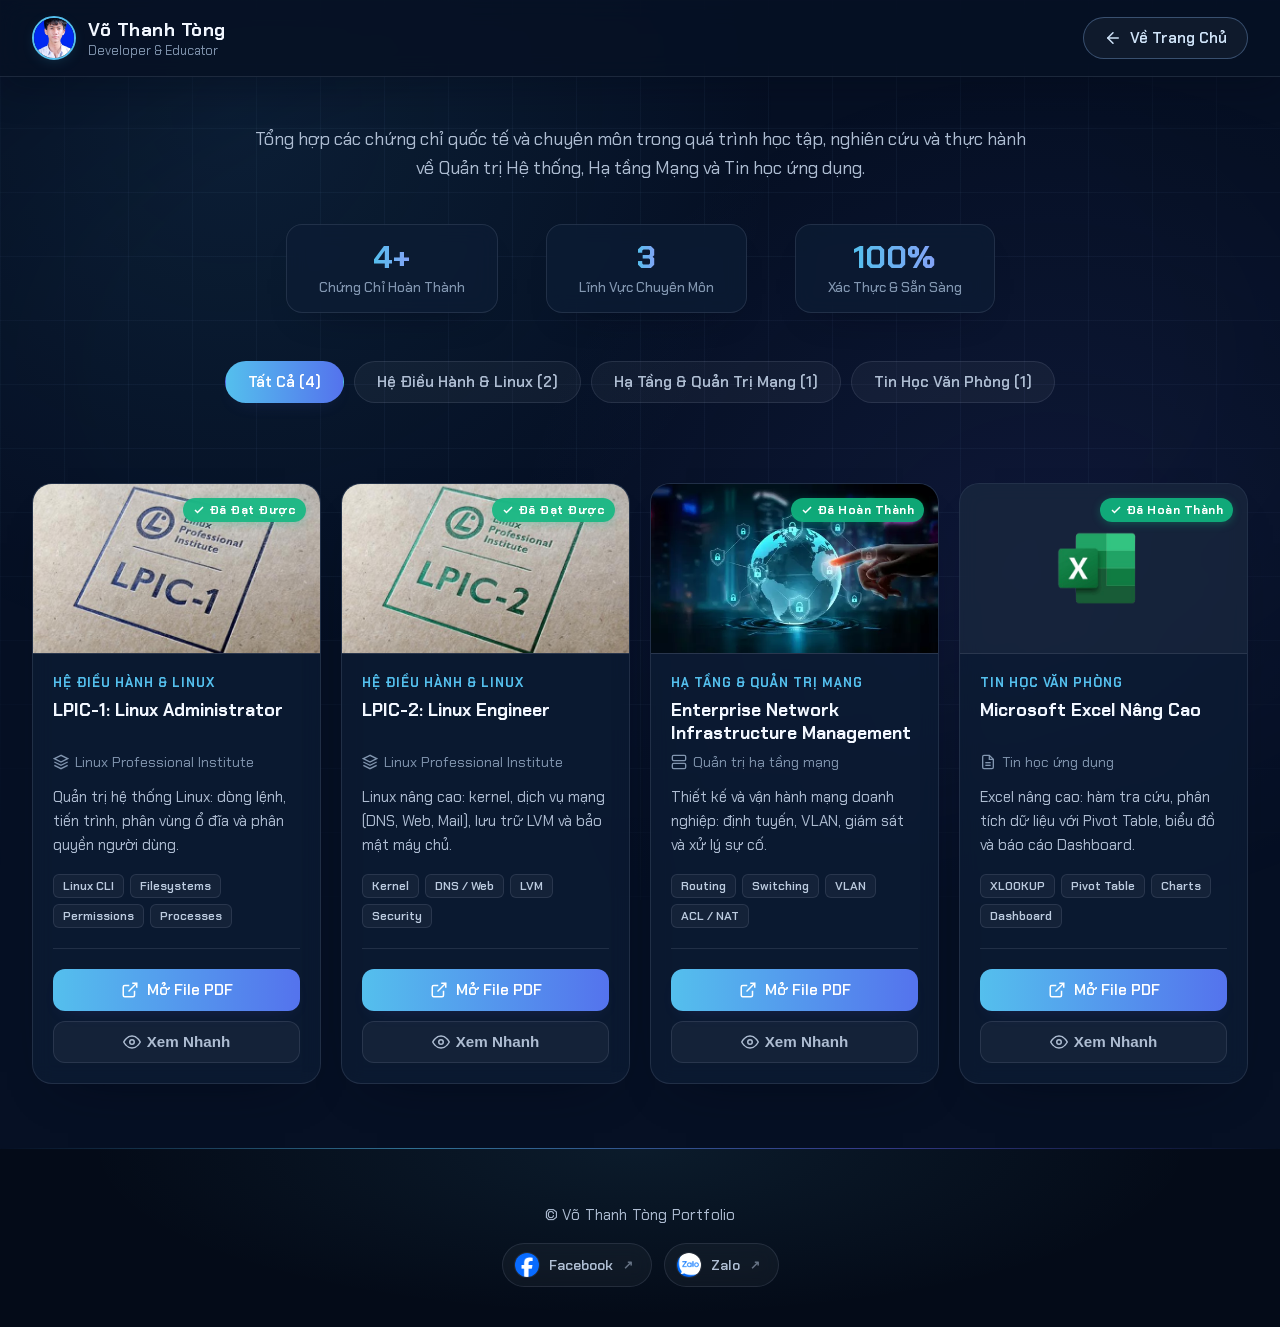
==== commit b93aa016: "fix: rút gọn nội dung thẻ chứng chỉ và tối ưu bố cục responsive - Rút ngắn mô tả, dòng tổ chức cấp v" ====
--- a/certificates.html
+++ b/certificates.html
@@ -32,7 +32,7 @@
     />
 
     <!-- Stylesheets -->
-    <link rel="stylesheet" href="css/certificates.css" />
+    <link rel="stylesheet" href="css/certificates.css?v=20261118" />
   </head>
   <body>
     <!-- Top Navigation -->
@@ -141,17 +141,16 @@
               <svg width="16" height="16" viewBox="0 0 24 24" fill="none" stroke="currentColor" stroke-width="2" aria-hidden="true">
                 <path d="M12 2L2 7l10 5 10-5-10-5zM2 17l10 5 10-5M2 12l10 5 10-5"/>
               </svg>
-              <span>Tổ chức cấp: <strong>Linux Professional Institute (LPI)</strong></span>
+              <span>Linux Professional Institute</span>
             </div>
             <p class="cert-card__desc">
-              Chứng chỉ quốc tế khẳng định năng lực quản trị hệ thống Linux thực tế: thao tác dòng lệnh, quản lý tiến trình, phân vùng ổ đĩa, phân quyền người dùng và quản trị hệ thống tệp tin chuyên nghiệp.
+              Quản trị hệ thống Linux: dòng lệnh, tiến trình, phân vùng ổ đĩa và phân quyền người dùng.
             </p>
             <div class="cert-card__skills" role="list" aria-label="Kỹ năng chính">
               <span class="skill-tag" role="listitem">Linux CLI</span>
-              <span class="skill-tag" role="listitem">System Architecture</span>
-              <span class="skill-tag" role="listitem">GNU & Unix Commands</span>
-              <span class="skill-tag" role="listitem">Devices & Filesystems</span>
-              <span class="skill-tag" role="listitem">System Permissions</span>
+              <span class="skill-tag" role="listitem">Filesystems</span>
+              <span class="skill-tag" role="listitem">Permissions</span>
+              <span class="skill-tag" role="listitem">Processes</span>
             </div>
             <div class="cert-card__footer">
               <a
@@ -202,23 +201,22 @@
             </div>
           </div>
           <div class="cert-card__body">
-            <div class="cert-card__category">Hệ Điều Hành Và Linux</div>
+            <div class="cert-card__category">Hệ Điều Hành & Linux</div>
             <h2 class="cert-card__title">LPIC-2: Linux Engineer</h2>
             <div class="cert-card__issuer">
               <svg width="16" height="16" viewBox="0 0 24 24" fill="none" stroke="currentColor" stroke-width="2" aria-hidden="true">
                 <path d="M12 2L2 7l10 5 10-5-10-5zM2 17l10 5 10-5M2 12l10 5 10-5"/>
               </svg>
-              <span>Tổ chức cấp: <strong>Linux Professional Institute (LPI)</strong></span>
+              <span>Linux Professional Institute</span>
             </div>
             <p class="cert-card__desc">
-              Chứng chỉ cấp cao dành cho kỹ sư Linux chuyên sâu: biên dịch nhân Linux Kernel, triển khai hạ tầng mạng, cấu hình dịch vụ web/DNS/mail, quản trị lưu trữ nâng cao và bảo mật hệ thống máy chủ.
+              Linux nâng cao: kernel, dịch vụ mạng (DNS, Web, Mail), lưu trữ LVM và bảo mật máy chủ.
             </p>
             <div class="cert-card__skills" role="list" aria-label="Kỹ năng chính">
-              <span class="skill-tag" role="listitem">Linux Kernel</span>
-              <span class="skill-tag" role="listitem">System Startup</span>
-              <span class="skill-tag" role="listitem">Network Services (DNS, Web)</span>
-              <span class="skill-tag" role="listitem">Advanced Storage & LVM</span>
-              <span class="skill-tag" role="listitem">System Security</span>
+              <span class="skill-tag" role="listitem">Kernel</span>
+              <span class="skill-tag" role="listitem">DNS / Web</span>
+              <span class="skill-tag" role="listitem">LVM</span>
+              <span class="skill-tag" role="listitem">Security</span>
             </div>
             <div class="cert-card__footer">
               <a
@@ -269,7 +267,7 @@
             </div>
           </div>
           <div class="cert-card__body">
-            <div class="cert-card__category">Hạ Tầng Và Quản Trị Mạng</div>
+            <div class="cert-card__category">Hạ Tầng & Quản Trị Mạng</div>
             <h2 class="cert-card__title">Enterprise Network Infrastructure Management</h2>
             <div class="cert-card__issuer">
               <svg width="16" height="16" viewBox="0 0 24 24" fill="none" stroke="currentColor" stroke-width="2" aria-hidden="true">
@@ -278,17 +276,16 @@
                 <line x1="6" y1="6" x2="6.01" y2="6"></line>
                 <line x1="6" y1="18" x2="6.01" y2="18"></line>
               </svg>
-              <span>Chuyên môn: <strong>Quản Trị Hạ Tầng Mạng Doanh Nghiệp</strong></span>
+              <span>Quản trị hạ tầng mạng</span>
             </div>
             <p class="cert-card__desc">
-              Chương trình chuyên sâu về thiết kế, triển khai và vận hành hạ tầng mạng doanh nghiệp: định tuyến và chuyển mạch (Routing & Switching), phân tách VLAN, giám sát lưu lượng và khắc phục sự cố mạng.
+              Thiết kế và vận hành mạng doanh nghiệp: định tuyến, VLAN, giám sát và xử lý sự cố.
             </p>
             <div class="cert-card__skills" role="list" aria-label="Kỹ năng chính">
-              <span class="skill-tag" role="listitem">Routing & Switching</span>
-              <span class="skill-tag" role="listitem">VLAN & Trunking</span>
-              <span class="skill-tag" role="listitem">Network Security & ACL</span>
-              <span class="skill-tag" role="listitem">DHCP / DNS / NAT</span>
-              <span class="skill-tag" role="listitem">Troubleshooting & Monitoring</span>
+              <span class="skill-tag" role="listitem">Routing</span>
+              <span class="skill-tag" role="listitem">Switching</span>
+              <span class="skill-tag" role="listitem">VLAN</span>
+              <span class="skill-tag" role="listitem">ACL / NAT</span>
             </div>
             <div class="cert-card__footer">
               <a
@@ -328,7 +325,7 @@
             <img
               src="assets/Excel.png"
               alt="Chứng chỉ Tin học văn phòng Excel"
-              style="object-fit: contain; padding: 18px;"
+              class="is-contain"
               loading="lazy"
               decoding="async"
             />
@@ -341,7 +338,7 @@
           </div>
           <div class="cert-card__body">
             <div class="cert-card__category">Tin Học Văn Phòng</div>
-            <h2 class="cert-card__title">Tin Học Văn Phòng - Microsoft Excel</h2>
+            <h2 class="cert-card__title">Microsoft Excel Nâng Cao</h2>
             <div class="cert-card__issuer">
               <svg width="16" height="16" viewBox="0 0 24 24" fill="none" stroke="currentColor" stroke-width="2" aria-hidden="true">
                 <path d="M14 2H6a2 2 0 0 0-2 2v16a2 2 0 0 0 2 2h12a2 2 0 0 0 2-2V8z"></path>
@@ -349,17 +346,16 @@
                 <line x1="16" y1="13" x2="8" y2="13"></line>
                 <line x1="16" y1="17" x2="8" y2="17"></line>
               </svg>
-              <span>Chuyên môn: <strong>Tin Học Ứng Dụng & Xử Lý Dữ Liệu</strong></span>
+              <span>Tin học ứng dụng</span>
             </div>
             <p class="cert-card__desc">
-              Chứng chỉ tin học văn phòng nâng cao: làm chủ các hàm tính toán phức tạp (XLOOKUP, INDEX-MATCH), tổng hợp và phân tích dữ liệu đa chiều với Pivot Table, trực quan hóa biểu đồ và xây dựng báo cáo Dashboard.
+              Excel nâng cao: hàm tra cứu, phân tích dữ liệu với Pivot Table, biểu đồ và báo cáo Dashboard.
             </p>
             <div class="cert-card__skills" role="list" aria-label="Kỹ năng chính">
-              <span class="skill-tag" role="listitem">XLOOKUP / VLOOKUP</span>
-              <span class="skill-tag" role="listitem">Pivot Table & Pivot Chart</span>
-              <span class="skill-tag" role="listitem">Data Cleaning & Sorting</span>
-              <span class="skill-tag" role="listitem">Conditional Formatting</span>
-              <span class="skill-tag" role="listitem">Interactive Dashboard</span>
+              <span class="skill-tag" role="listitem">XLOOKUP</span>
+              <span class="skill-tag" role="listitem">Pivot Table</span>
+              <span class="skill-tag" role="listitem">Charts</span>
+              <span class="skill-tag" role="listitem">Dashboard</span>
             </div>
             <div class="cert-card__footer">
               <a
@@ -378,7 +374,7 @@
               </a>
               <button
                 class="btn-cert-secondary btn-preview-cert"
-                data-title="Tin Học Văn Phòng - Microsoft Excel Chuyên Sâu"
+                data-title="Microsoft Excel Nâng Cao"
                 data-type="pdf"
                 data-src="assets/MOS 2019.pdf"
                 aria-label="Xem nhanh chứng chỉ Excel trong modal"
@@ -468,12 +464,13 @@
           const filterValue = btn.getAttribute('data-filter');
 
           certCards.forEach((card) => {
-            const cardCat = card.getAttribute('data-category');
-            if (filterValue === 'all' || filterValue === cardCat) {
-              card.style.display = 'flex';
-              card.style.animation = 'modalScaleIn 0.3s ease';
-            } else {
-              card.style.display = 'none';
+            const match = filterValue === 'all' || filterValue === card.dataset.category;
+            card.hidden = !match;
+            if (match) {
+              // Gỡ rồi gắn lại class để animation chạy lại mỗi lần lọc
+              card.classList.remove('is-entering');
+              void card.offsetWidth;
+              card.classList.add('is-entering');
             }
           });
         });
@@ -494,15 +491,11 @@
         modalTitle.textContent = title;
         modalDirectLink.href = src;
 
-        if (type === 'pdf') {
-          modalBody.innerHTML = `
-            <iframe src="${src}" title="${title}"></iframe>
-          `;
-        } else {
-          modalBody.innerHTML = `
-            <img src="${src}" alt="${title}" />
-          `;
-        }
+        const el = document.createElement(type === 'pdf' ? 'iframe' : 'img');
+        el.src = src;
+        if (type === 'pdf') el.title = title;
+        else el.alt = title;
+        modalBody.replaceChildren(el);
 
         modal.classList.add('active');
         modal.setAttribute('aria-hidden', 'false');
@@ -513,7 +506,7 @@
       function closeModal() {
         modal.classList.remove('active');
         modal.setAttribute('aria-hidden', 'true');
-        modalBody.innerHTML = '';
+        modalBody.replaceChildren();
         document.body.style.overflow = '';
         if (lastFocused) {
           lastFocused.focus();
--- a/css/certificates.css
+++ b/css/certificates.css
@@ -2,8 +2,8 @@
    Certificates Page Stylesheet - Vo Thanh Tong Portfolio
    =================================================== */
 
-@import "theme.css";
-@import "./sections/footer.css";
+@import "theme.css?v=20261112";
+@import "./sections/footer.css?v=20261112";
 
 * {
   box-sizing: border-box;
@@ -216,23 +216,33 @@
   box-shadow: 0 4px 14px rgba(99, 102, 241, 0.3);
 }
 
-/* Certificates Grid */
+/* Certificates Grid
+   - Điện thoại (<640px): 1 cột
+   - Tablet / laptop nhỏ (640–1279px): 2 cột
+   - Desktop (>=1280px): 4 cột
+*/
 .cert-grid {
   display: grid;
-  grid-template-columns: repeat(2, minmax(0, 1fr));
-  gap: 2rem;
-  margin-bottom: 5rem;
-}
-
-/* Desktop: 4 chứng chỉ chia đều 4 cột */
+  grid-template-columns: 1fr;
+  gap: 1.25rem;
+  margin-bottom: 4rem;
+}
+
+@media (min-width: 640px) {
+  .cert-grid {
+    grid-template-columns: repeat(2, minmax(0, 1fr));
+    gap: 1.5rem;
+  }
+}
+
 @media (min-width: 1280px) {
   .cert-grid {
     grid-template-columns: repeat(4, minmax(0, 1fr));
-    gap: 1.5rem;
+    gap: 1.25rem;
   }
 
   .cert-grid .cert-card__media {
-    height: 180px;
+    height: 170px;
   }
 
   .cert-grid .cert-card__body {
@@ -240,26 +250,12 @@
   }
 
   .cert-grid .cert-card__title {
-    font-size: 1.15rem;
-  }
-
-  .cert-grid .cert-card__desc {
-    font-size: 0.9rem;
-    margin-bottom: 1rem;
-  }
-
-  .cert-grid .cert-card__skills {
-    margin-bottom: 1.25rem;
+    font-size: 1.1rem;
   }
 
   .cert-grid .cert-card__footer {
     flex-direction: column;
     align-items: stretch;
-  }
-
-  .cert-grid .cert-card__footer .btn-cert-primary,
-  .cert-grid .cert-card__footer .btn-cert-secondary {
-    width: 100%;
   }
 }
 
@@ -275,6 +271,14 @@
   flex-direction: column;
 }
 
+.cert-card[hidden] {
+  display: none;
+}
+
+.cert-card.is-entering {
+  animation: modalScaleIn 0.3s ease;
+}
+
 .cert-card:hover {
   transform: translateY(-6px);
   box-shadow: 0 16px 36px rgba(99, 102, 241, 0.12);
@@ -298,6 +302,11 @@
   height: 100%;
   object-fit: cover;
   transition: transform 0.4s ease;
+}
+
+.cert-card__media img.is-contain {
+  object-fit: contain;
+  padding: 18px;
 }
 
 .cert-card:hover .cert-card__media img {
@@ -344,6 +353,12 @@
   color: var(--p-950);
   margin: 0 0 0.5rem;
   line-height: 1.3;
+  display: -webkit-box;
+  -webkit-box-orient: vertical;
+  -webkit-line-clamp: 2;
+  line-clamp: 2;
+  overflow: hidden;
+  min-height: calc(2em * 1.3);
 }
 
 .cert-card__issuer {
@@ -352,27 +367,44 @@
   display: flex;
   align-items: center;
   gap: 6px;
-  margin-bottom: 1rem;
+  margin-bottom: 0.85rem;
+  min-width: 0;
+}
+
+.cert-card__issuer svg {
+  flex-shrink: 0;
+}
+
+.cert-card__issuer span {
+  white-space: nowrap;
+  overflow: hidden;
+  text-overflow: ellipsis;
 }
 
 .cert-card__desc {
   font-size: 0.95rem;
   color: var(--n-600);
   line-height: 1.6;
-  margin: 0 0 1.25rem;
-  flex-grow: 1;
+  margin: 0 0 1rem;
+  display: -webkit-box;
+  -webkit-box-orient: vertical;
+  -webkit-line-clamp: 3;
+  line-clamp: 3;
+  overflow: hidden;
+  min-height: calc(3em * 1.6);
 }
 
 .cert-card__skills {
   display: flex;
   flex-wrap: wrap;
   gap: 6px;
-  margin-bottom: 1.5rem;
+  margin-bottom: 1.25rem;
 }
 
 .skill-tag {
-  font-size: 0.78rem;
-  padding: 4px 10px;
+  font-size: 0.75rem;
+  padding: 3px 9px;
+  white-space: nowrap;
   background: #f1f5f9;
   color: #475569;
   border-radius: 6px;
@@ -386,6 +418,7 @@
   align-items: center;
   border-top: 1px solid #f1f5f9;
   padding-top: 1.25rem;
+  margin-top: auto;
 }
 
 .btn-cert-primary {
@@ -544,10 +577,9 @@
 }
 
 /* Responsive adjustments */
-@media (max-width: 992px) {
-  .cert-grid {
-    grid-template-columns: 1fr;
-    gap: 2rem;
+@media (max-width: 1279px) {
+  .cert-card__media {
+    height: 210px;
   }
 }
 
@@ -569,10 +601,33 @@
     font-size: 1.5rem;
   }
   .cert-card__media {
-    height: 200px;
+    height: 190px;
   }
   .cert-card__body {
     padding: 1.25rem;
+  }
+  /* 1 cột: không cần giữ chiều cao cố định để thẳng hàng */
+  .cert-card__title,
+  .cert-card__desc {
+    min-height: 0;
+  }
+  .cert-modal {
+    padding: 0.75rem;
+  }
+  .cert-modal__body {
+    padding: 0.75rem;
+    min-height: 0;
+  }
+  .cert-modal__body iframe {
+    height: 65vh;
+  }
+}
+
+/* Màn hình rất hẹp: xếp 2 nút chồng lên nhau */
+@media (max-width: 380px) {
+  .cert-card__footer {
+    flex-direction: column;
+    align-items: stretch;
   }
 }
 
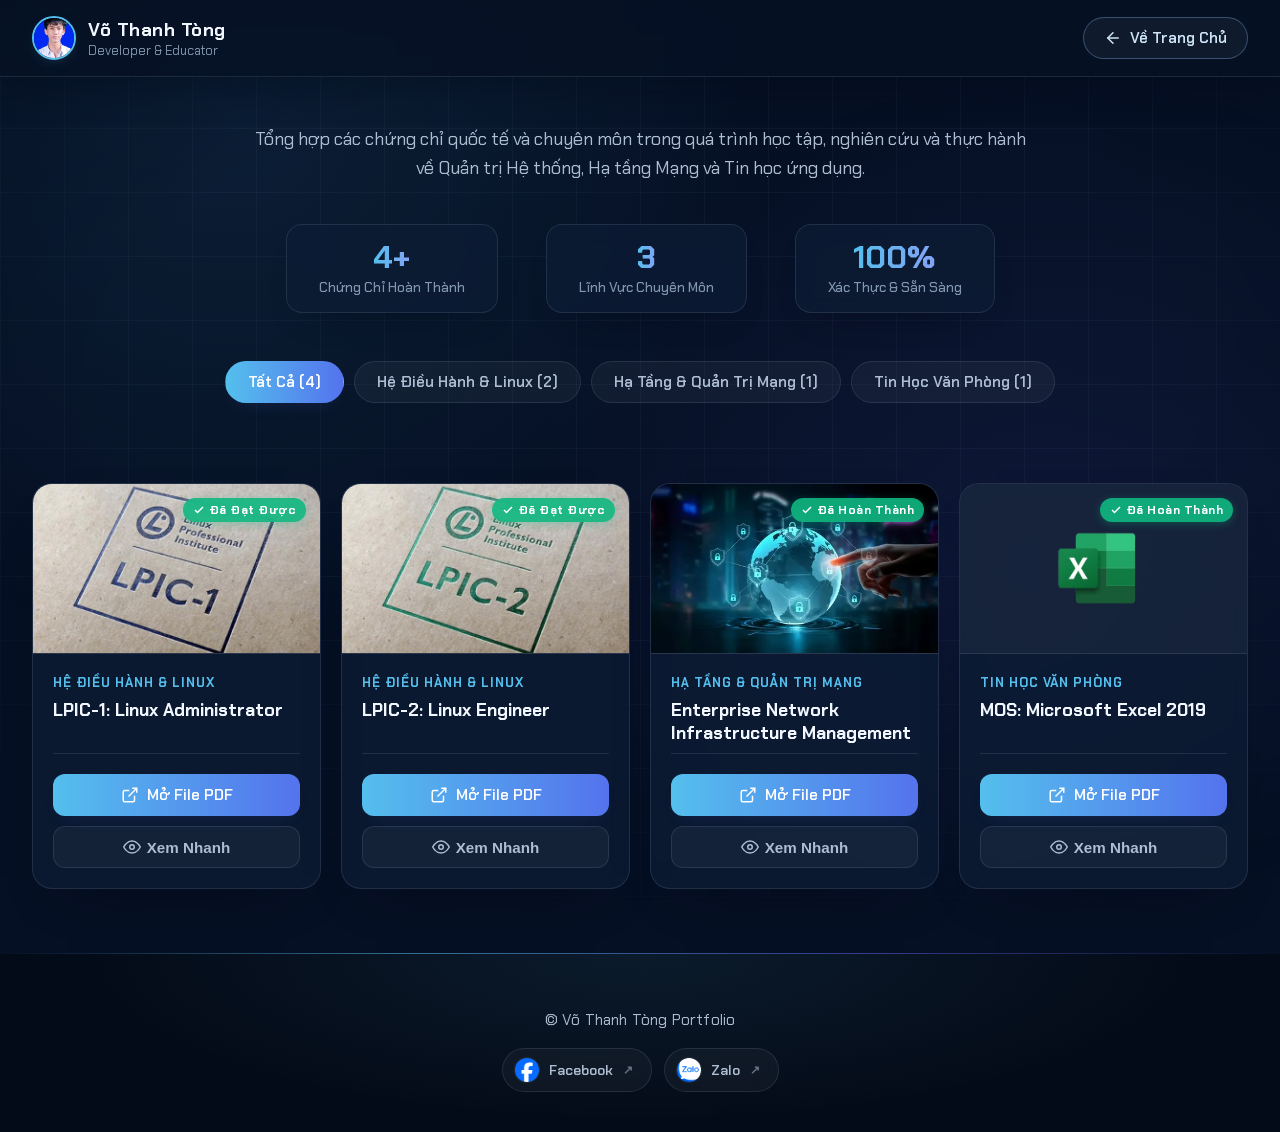
==== commit 8f0b421f: "feat: đổi tên thẻ Excel thành MOS Excel 2019 và tối giản thẻ chứng chỉ - Đổi tiêu đề, tổ chức cấp, a" ====
--- a/certificates.html
+++ b/certificates.html
@@ -8,9 +8,9 @@
     <title>Chứng Chỉ Chuyên Môn | Võ Thanh Tòng Portfolio</title>
     <meta
       name="description"
-      content="Danh sách các chứng chỉ chuyên môn về Quản trị Hệ thống Linux (LPIC-1, LPIC-2), Quản lý Hạ tầng Mạng Doanh nghiệp và Tin học văn phòng Excel của Võ Thanh Tòng."
+      content="Danh sách các chứng chỉ chuyên môn về Quản trị Hệ thống Linux (LPIC-1, LPIC-2), Quản lý Hạ tầng Mạng Doanh nghiệp và Microsoft Office Specialist (MOS) Excel 2019 của Võ Thanh Tòng."
     />
-    <meta name="keywords" content="Võ Thanh Tòng, chứng chỉ, LPIC-1, LPIC-2, Linux, Network, Excel, portfolio" />
+    <meta name="keywords" content="Võ Thanh Tòng, chứng chỉ, LPIC-1, LPIC-2, Linux, Network, MOS, Excel, portfolio" />
     <meta name="author" content="Võ Thanh Tòng" />
     <meta name="robots" content="index, follow" />
 
@@ -32,7 +32,7 @@
     />
 
     <!-- Stylesheets -->
-    <link rel="stylesheet" href="css/certificates.css?v=20261118" />
+    <link rel="stylesheet" href="css/certificates.css?v=20261118b" />
   </head>
   <body>
     <!-- Top Navigation -->
@@ -137,21 +137,6 @@
           <div class="cert-card__body">
             <div class="cert-card__category">Hệ Điều Hành & Linux</div>
             <h2 class="cert-card__title">LPIC-1: Linux Administrator</h2>
-            <div class="cert-card__issuer">
-              <svg width="16" height="16" viewBox="0 0 24 24" fill="none" stroke="currentColor" stroke-width="2" aria-hidden="true">
-                <path d="M12 2L2 7l10 5 10-5-10-5zM2 17l10 5 10-5M2 12l10 5 10-5"/>
-              </svg>
-              <span>Linux Professional Institute</span>
-            </div>
-            <p class="cert-card__desc">
-              Quản trị hệ thống Linux: dòng lệnh, tiến trình, phân vùng ổ đĩa và phân quyền người dùng.
-            </p>
-            <div class="cert-card__skills" role="list" aria-label="Kỹ năng chính">
-              <span class="skill-tag" role="listitem">Linux CLI</span>
-              <span class="skill-tag" role="listitem">Filesystems</span>
-              <span class="skill-tag" role="listitem">Permissions</span>
-              <span class="skill-tag" role="listitem">Processes</span>
-            </div>
             <div class="cert-card__footer">
               <a
                 href="assets/LPIC-1.pdf"
@@ -203,21 +188,6 @@
           <div class="cert-card__body">
             <div class="cert-card__category">Hệ Điều Hành & Linux</div>
             <h2 class="cert-card__title">LPIC-2: Linux Engineer</h2>
-            <div class="cert-card__issuer">
-              <svg width="16" height="16" viewBox="0 0 24 24" fill="none" stroke="currentColor" stroke-width="2" aria-hidden="true">
-                <path d="M12 2L2 7l10 5 10-5-10-5zM2 17l10 5 10-5M2 12l10 5 10-5"/>
-              </svg>
-              <span>Linux Professional Institute</span>
-            </div>
-            <p class="cert-card__desc">
-              Linux nâng cao: kernel, dịch vụ mạng (DNS, Web, Mail), lưu trữ LVM và bảo mật máy chủ.
-            </p>
-            <div class="cert-card__skills" role="list" aria-label="Kỹ năng chính">
-              <span class="skill-tag" role="listitem">Kernel</span>
-              <span class="skill-tag" role="listitem">DNS / Web</span>
-              <span class="skill-tag" role="listitem">LVM</span>
-              <span class="skill-tag" role="listitem">Security</span>
-            </div>
             <div class="cert-card__footer">
               <a
                 href="assets/LPIC-2.pdf"
@@ -269,24 +239,6 @@
           <div class="cert-card__body">
             <div class="cert-card__category">Hạ Tầng & Quản Trị Mạng</div>
             <h2 class="cert-card__title">Enterprise Network Infrastructure Management</h2>
-            <div class="cert-card__issuer">
-              <svg width="16" height="16" viewBox="0 0 24 24" fill="none" stroke="currentColor" stroke-width="2" aria-hidden="true">
-                <rect x="2" y="2" width="20" height="8" rx="2" ry="2"></rect>
-                <rect x="2" y="14" width="20" height="8" rx="2" ry="2"></rect>
-                <line x1="6" y1="6" x2="6.01" y2="6"></line>
-                <line x1="6" y1="18" x2="6.01" y2="18"></line>
-              </svg>
-              <span>Quản trị hạ tầng mạng</span>
-            </div>
-            <p class="cert-card__desc">
-              Thiết kế và vận hành mạng doanh nghiệp: định tuyến, VLAN, giám sát và xử lý sự cố.
-            </p>
-            <div class="cert-card__skills" role="list" aria-label="Kỹ năng chính">
-              <span class="skill-tag" role="listitem">Routing</span>
-              <span class="skill-tag" role="listitem">Switching</span>
-              <span class="skill-tag" role="listitem">VLAN</span>
-              <span class="skill-tag" role="listitem">ACL / NAT</span>
-            </div>
             <div class="cert-card__footer">
               <a
                 href="assets/VO THANH TONG.pdf"
@@ -319,12 +271,12 @@
           </div>
         </article>
 
-        <!-- 4. Tin Học Văn Phòng Excel -->
+        <!-- 4. MOS Excel 2019 -->
         <article class="cert-card" data-category="office">
           <div class="cert-card__media">
             <img
               src="assets/Excel.png"
-              alt="Chứng chỉ Tin học văn phòng Excel"
+              alt="Chứng chỉ MOS: Microsoft Excel 2019"
               class="is-contain"
               loading="lazy"
               decoding="async"
@@ -338,25 +290,7 @@
           </div>
           <div class="cert-card__body">
             <div class="cert-card__category">Tin Học Văn Phòng</div>
-            <h2 class="cert-card__title">Microsoft Excel Nâng Cao</h2>
-            <div class="cert-card__issuer">
-              <svg width="16" height="16" viewBox="0 0 24 24" fill="none" stroke="currentColor" stroke-width="2" aria-hidden="true">
-                <path d="M14 2H6a2 2 0 0 0-2 2v16a2 2 0 0 0 2 2h12a2 2 0 0 0 2-2V8z"></path>
-                <polyline points="14 2 14 8 20 8"></polyline>
-                <line x1="16" y1="13" x2="8" y2="13"></line>
-                <line x1="16" y1="17" x2="8" y2="17"></line>
-              </svg>
-              <span>Tin học ứng dụng</span>
-            </div>
-            <p class="cert-card__desc">
-              Excel nâng cao: hàm tra cứu, phân tích dữ liệu với Pivot Table, biểu đồ và báo cáo Dashboard.
-            </p>
-            <div class="cert-card__skills" role="list" aria-label="Kỹ năng chính">
-              <span class="skill-tag" role="listitem">XLOOKUP</span>
-              <span class="skill-tag" role="listitem">Pivot Table</span>
-              <span class="skill-tag" role="listitem">Charts</span>
-              <span class="skill-tag" role="listitem">Dashboard</span>
-            </div>
+            <h2 class="cert-card__title">MOS: Microsoft Excel 2019</h2>
             <div class="cert-card__footer">
               <a
                 href="assets/MOS 2019.pdf"
@@ -374,10 +308,10 @@
               </a>
               <button
                 class="btn-cert-secondary btn-preview-cert"
-                data-title="Microsoft Excel Nâng Cao"
+                data-title="MOS: Microsoft Excel 2019"
                 data-type="pdf"
                 data-src="assets/MOS 2019.pdf"
-                aria-label="Xem nhanh chứng chỉ Excel trong modal"
+                aria-label="Xem nhanh chứng chỉ MOS Excel 2019 trong modal"
               >
                 <svg width="18" height="18" viewBox="0 0 24 24" fill="none" stroke="currentColor" stroke-width="2" aria-hidden="true">
                   <path d="M1 12s4-8 11-8 11 8 11 8-4 8-11 8-11-8-11-8z"></path>
--- a/css/certificates.css
+++ b/css/certificates.css
@@ -361,57 +361,6 @@
   min-height: calc(2em * 1.3);
 }
 
-.cert-card__issuer {
-  font-size: 0.9rem;
-  color: var(--n-500);
-  display: flex;
-  align-items: center;
-  gap: 6px;
-  margin-bottom: 0.85rem;
-  min-width: 0;
-}
-
-.cert-card__issuer svg {
-  flex-shrink: 0;
-}
-
-.cert-card__issuer span {
-  white-space: nowrap;
-  overflow: hidden;
-  text-overflow: ellipsis;
-}
-
-.cert-card__desc {
-  font-size: 0.95rem;
-  color: var(--n-600);
-  line-height: 1.6;
-  margin: 0 0 1rem;
-  display: -webkit-box;
-  -webkit-box-orient: vertical;
-  -webkit-line-clamp: 3;
-  line-clamp: 3;
-  overflow: hidden;
-  min-height: calc(3em * 1.6);
-}
-
-.cert-card__skills {
-  display: flex;
-  flex-wrap: wrap;
-  gap: 6px;
-  margin-bottom: 1.25rem;
-}
-
-.skill-tag {
-  font-size: 0.75rem;
-  padding: 3px 9px;
-  white-space: nowrap;
-  background: #f1f5f9;
-  color: #475569;
-  border-radius: 6px;
-  font-weight: 600;
-  border: 1px solid #e2e8f0;
-}
-
 .cert-card__footer {
   display: flex;
   gap: 10px;
@@ -607,8 +556,7 @@
     padding: 1.25rem;
   }
   /* 1 cột: không cần giữ chiều cao cố định để thẳng hàng */
-  .cert-card__title,
-  .cert-card__desc {
+  .cert-card__title {
     min-height: 0;
   }
   .cert-modal {
@@ -778,20 +726,6 @@
   color: var(--text-strong);
 }
 
-.cert-card__issuer {
-  color: var(--text-muted);
-}
-
-.cert-card__desc {
-  color: var(--text-body);
-}
-
-.skill-tag {
-  background: var(--surface-soft);
-  color: #bccbdf;
-  border-color: var(--border-soft);
-}
-
 .cert-card__footer {
   border-top-color: var(--border-soft);
 }
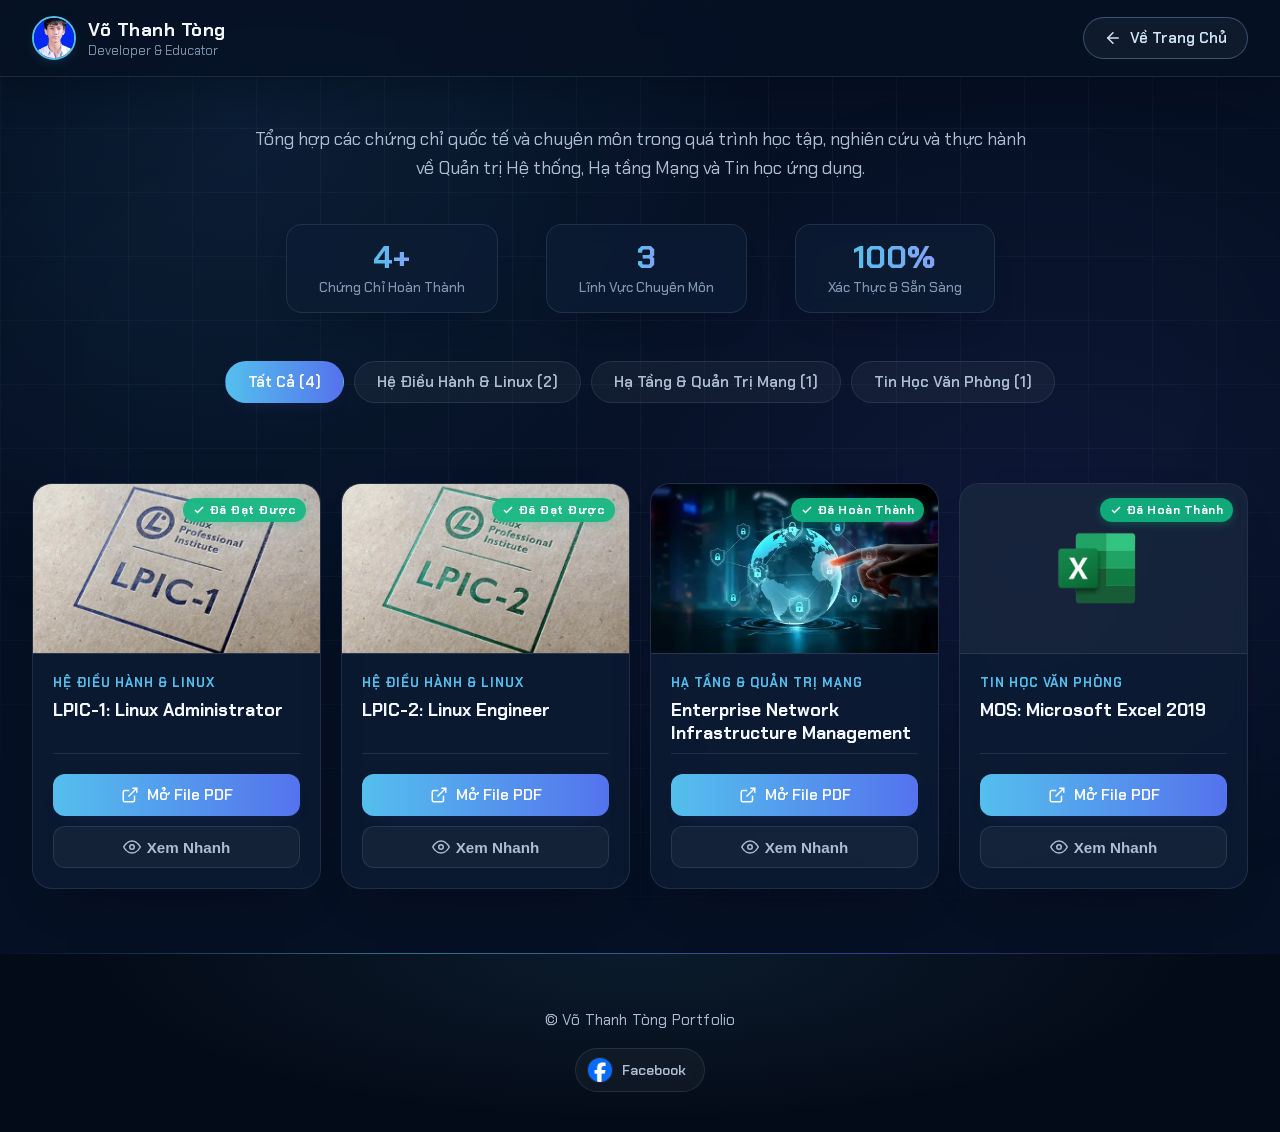
==== commit b62e9507: "fix: ẩn số điện thoại, sửa tên lửa bị navbar che, bỏ mũi tên mạng xã hội - Xoá số điện thoại ở phần " ====
--- a/certificates.html
+++ b/certificates.html
@@ -32,7 +32,7 @@
     />
 
     <!-- Stylesheets -->
-    <link rel="stylesheet" href="css/certificates.css?v=20261118b" />
+    <link rel="stylesheet" href="css/certificates.css?v=20261118c" />
   </head>
   <body>
     <!-- Top Navigation -->
@@ -364,16 +364,6 @@
             >
               <img src="./assets/facebook.png" alt="" role="presentation" loading="lazy" />
               <span>Facebook</span>
-            </a>
-            <a
-              href="https://zalo.me/0917772494"
-              target="_blank"
-              rel="noopener noreferrer"
-              class="social-link"
-              aria-label="Zalo của Võ Thanh Tòng"
-            >
-              <img src="./assets/zalo.png" alt="" role="presentation" loading="lazy" />
-              <span>Zalo</span>
             </a>
           </div>
         </div>
--- a/css/certificates.css
+++ b/css/certificates.css
@@ -3,7 +3,7 @@
    =================================================== */
 
 @import "theme.css?v=20261112";
-@import "./sections/footer.css?v=20261112";
+@import "./sections/footer.css?v=20261118";
 
 * {
   box-sizing: border-box;
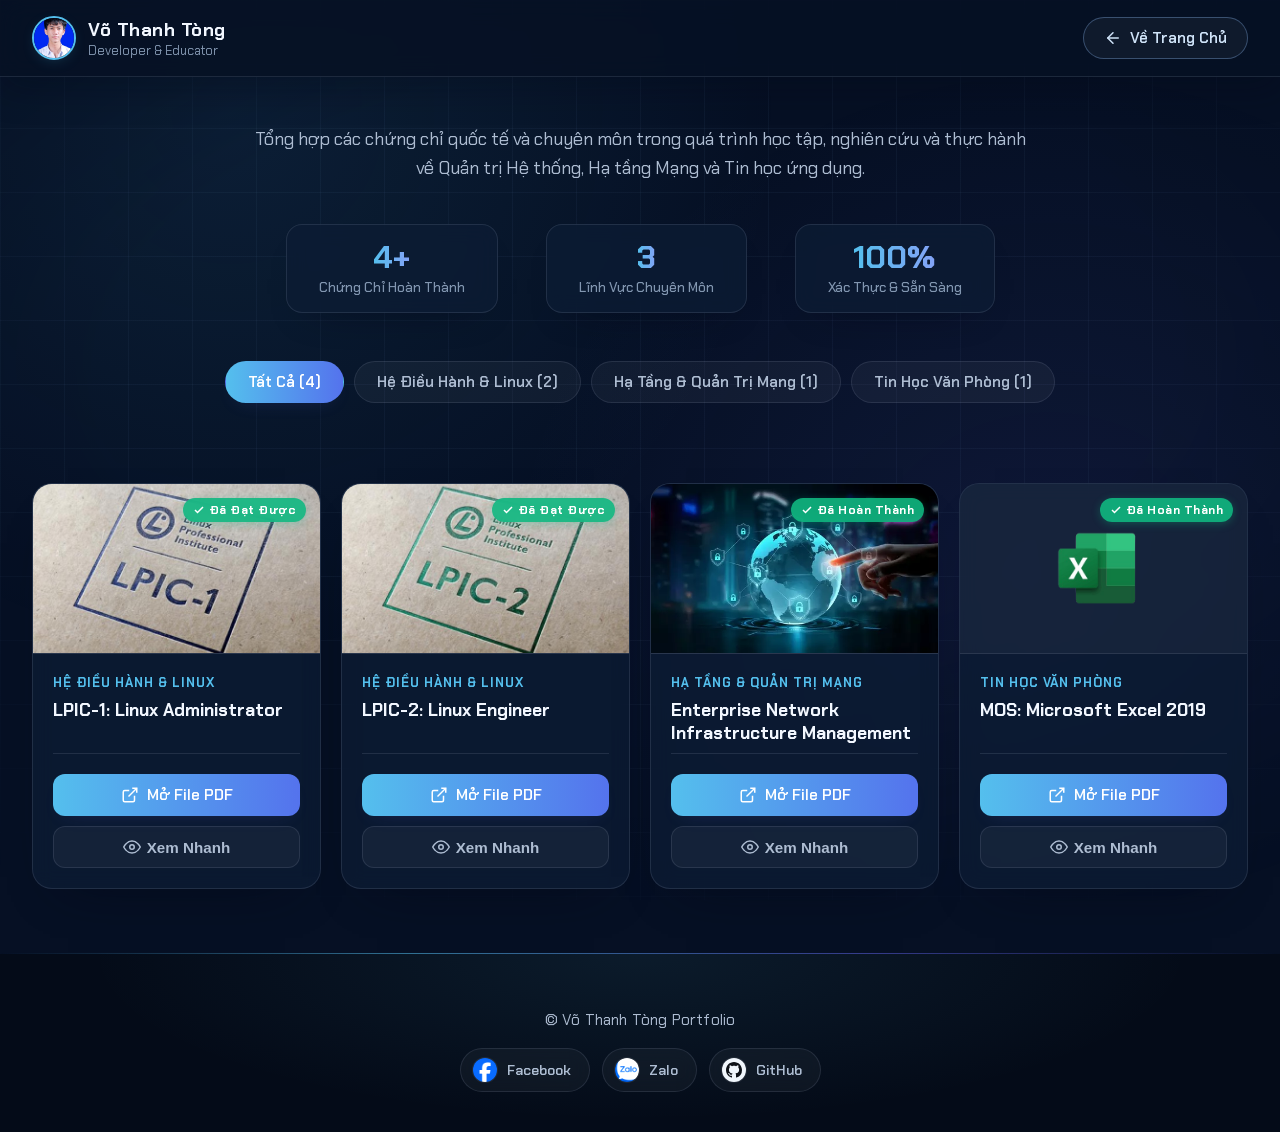
==== commit 377e2d77: "feat: thêm lại nút Zalo và thêm nút GitHub ở footer - Zalo: số được lưu ngược trong data-zalo và ghé" ====
--- a/certificates.html
+++ b/certificates.html
@@ -32,7 +32,7 @@
     />
 
     <!-- Stylesheets -->
-    <link rel="stylesheet" href="css/certificates.css?v=20261118c" />
+    <link rel="stylesheet" href="css/certificates.css?v=20261118d" />
   </head>
   <body>
     <!-- Top Navigation -->
@@ -365,6 +365,30 @@
               <img src="./assets/facebook.png" alt="" role="presentation" loading="lazy" />
               <span>Facebook</span>
             </a>
+            <!-- Số Zalo được ghép bằng JS (data-zalo là số viết ngược) để tránh bot quét số điện thoại -->
+            <a
+              href="#"
+              data-zalo="4942777190"
+              target="_blank"
+              rel="noopener noreferrer"
+              class="social-link"
+              aria-label="Zalo của Võ Thanh Tòng"
+            >
+              <img src="./assets/zalo.png" alt="" role="presentation" loading="lazy" />
+              <span>Zalo</span>
+            </a>
+            <a
+              href="https://github.com/vothanhtong"
+              target="_blank"
+              rel="noopener noreferrer"
+              class="social-link"
+              aria-label="GitHub của Võ Thanh Tòng"
+            >
+              <span class="social-link__icon social-link__icon--github" aria-hidden="true">
+                <svg viewBox="0 0 16 16" width="16" height="16" fill="currentColor"><path d="M8 0C3.58 0 0 3.58 0 8c0 3.54 2.29 6.53 5.47 7.59.4.07.55-.17.55-.38 0-.19-.01-.82-.01-1.49-2.01.37-2.53-.49-2.69-.94-.09-.23-.48-.94-.82-1.13-.28-.15-.68-.52-.01-.53.63-.01 1.08.58 1.23.82.72 1.21 1.87.87 2.33.66.07-.52.28-.87.51-1.07-1.78-.2-3.64-.89-3.64-3.95 0-.87.31-1.59.82-2.15-.08-.2-.36-1.02.08-2.12 0 0 .67-.21 2.2.82.64-.18 1.32-.27 2-.27.68 0 1.36.09 2 .27 1.53-1.04 2.2-.82 2.2-.82.44 1.1.16 1.92.08 2.12.51.56.82 1.27.82 2.15 0 3.07-1.87 3.75-3.65 3.95.29.25.54.73.54 1.48 0 1.07-.01 1.93-.01 2.2 0 .21.15.46.55.38A8.013 8.013 0 0016 8c0-4.42-3.58-8-8-8z"/></svg>
+              </span>
+              <span>GitHub</span>
+            </a>
           </div>
         </div>
       </div>
@@ -372,6 +396,10 @@
 
     <!-- Interactive Script -->
     <script>
+      // Ghép link Zalo lúc chạy để số điện thoại không nằm trong mã HTML
+      document.querySelectorAll('a[data-zalo]').forEach((a) => {
+        a.href = 'https://zalo.me/' + a.dataset.zalo.split('').reverse().join('');
+      });
       // Filter functionality
       const filterButtons = document.querySelectorAll('.filter-btn');
       const certCards = document.querySelectorAll('.cert-card');
--- a/css/certificates.css
+++ b/css/certificates.css
@@ -3,7 +3,7 @@
    =================================================== */
 
 @import "theme.css?v=20261112";
-@import "./sections/footer.css?v=20261118";
+@import "./sections/footer.css?v=20261118b";
 
 * {
   box-sizing: border-box;
